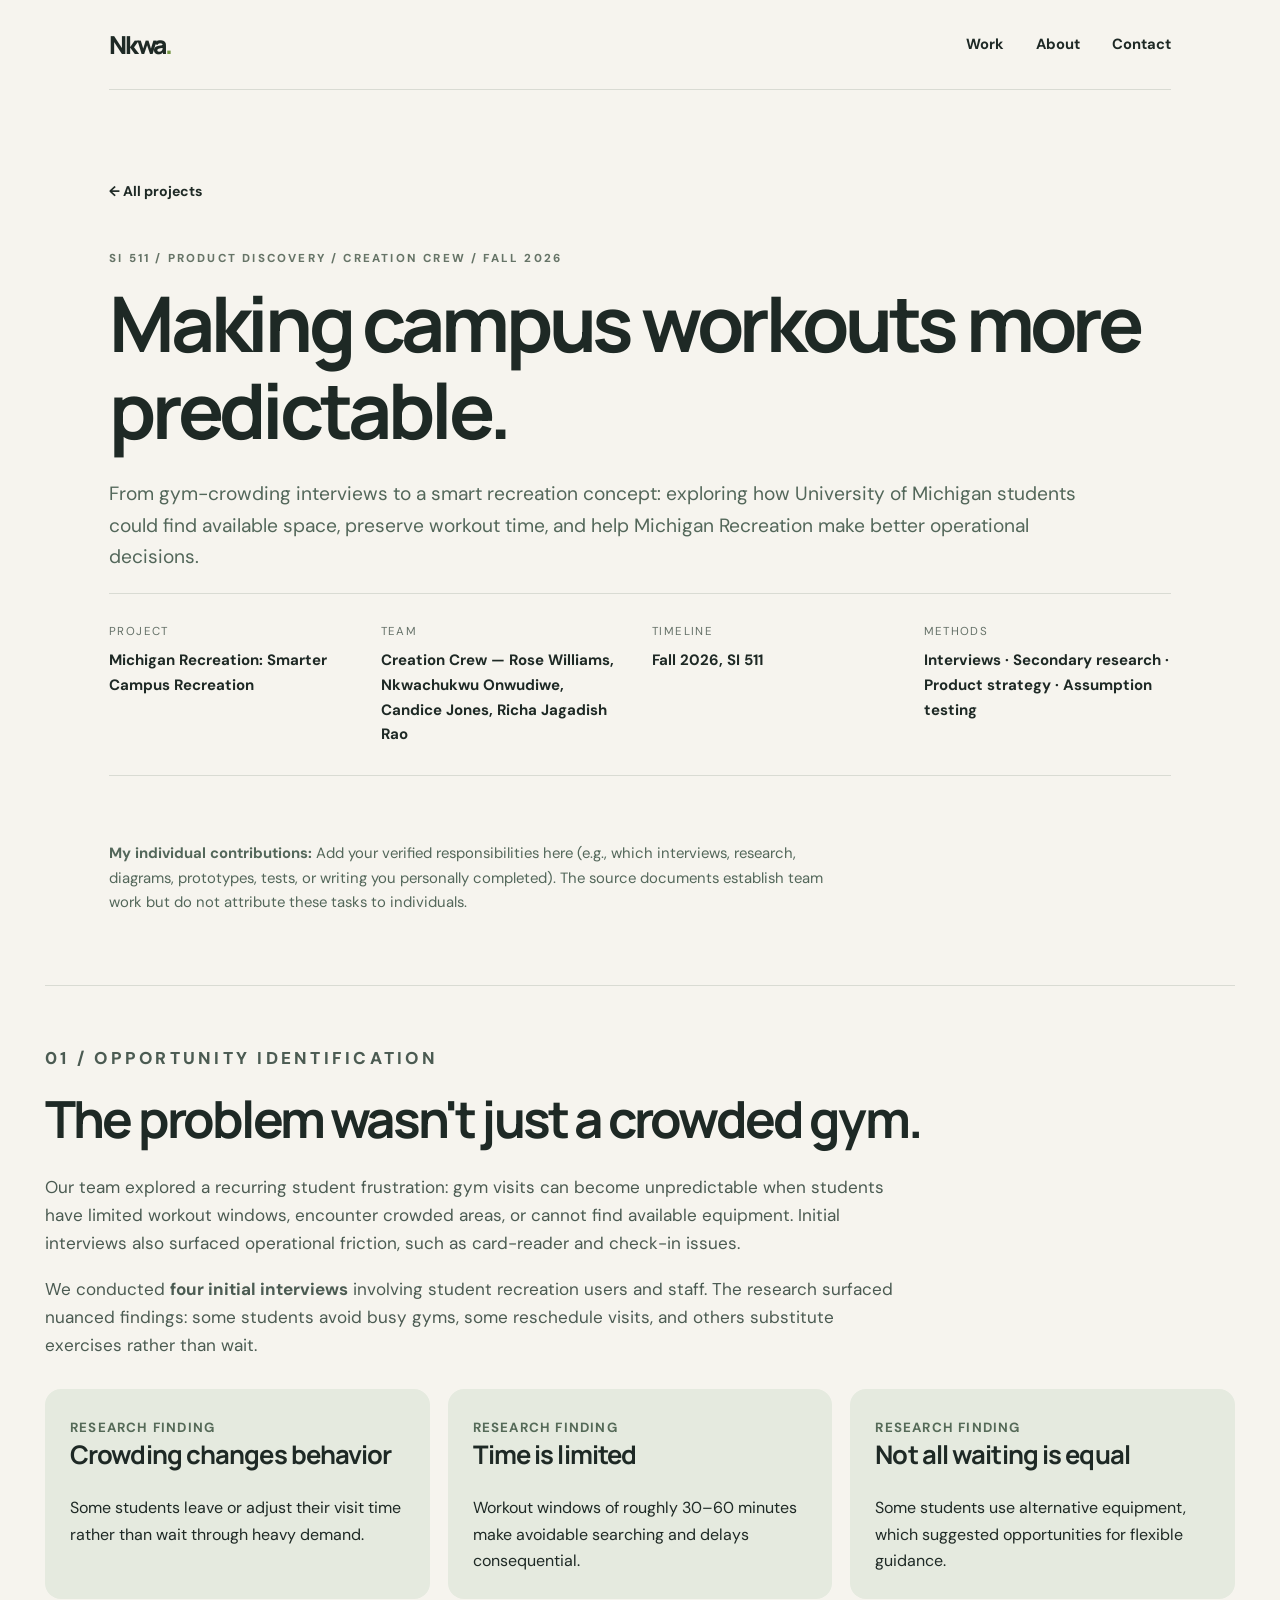
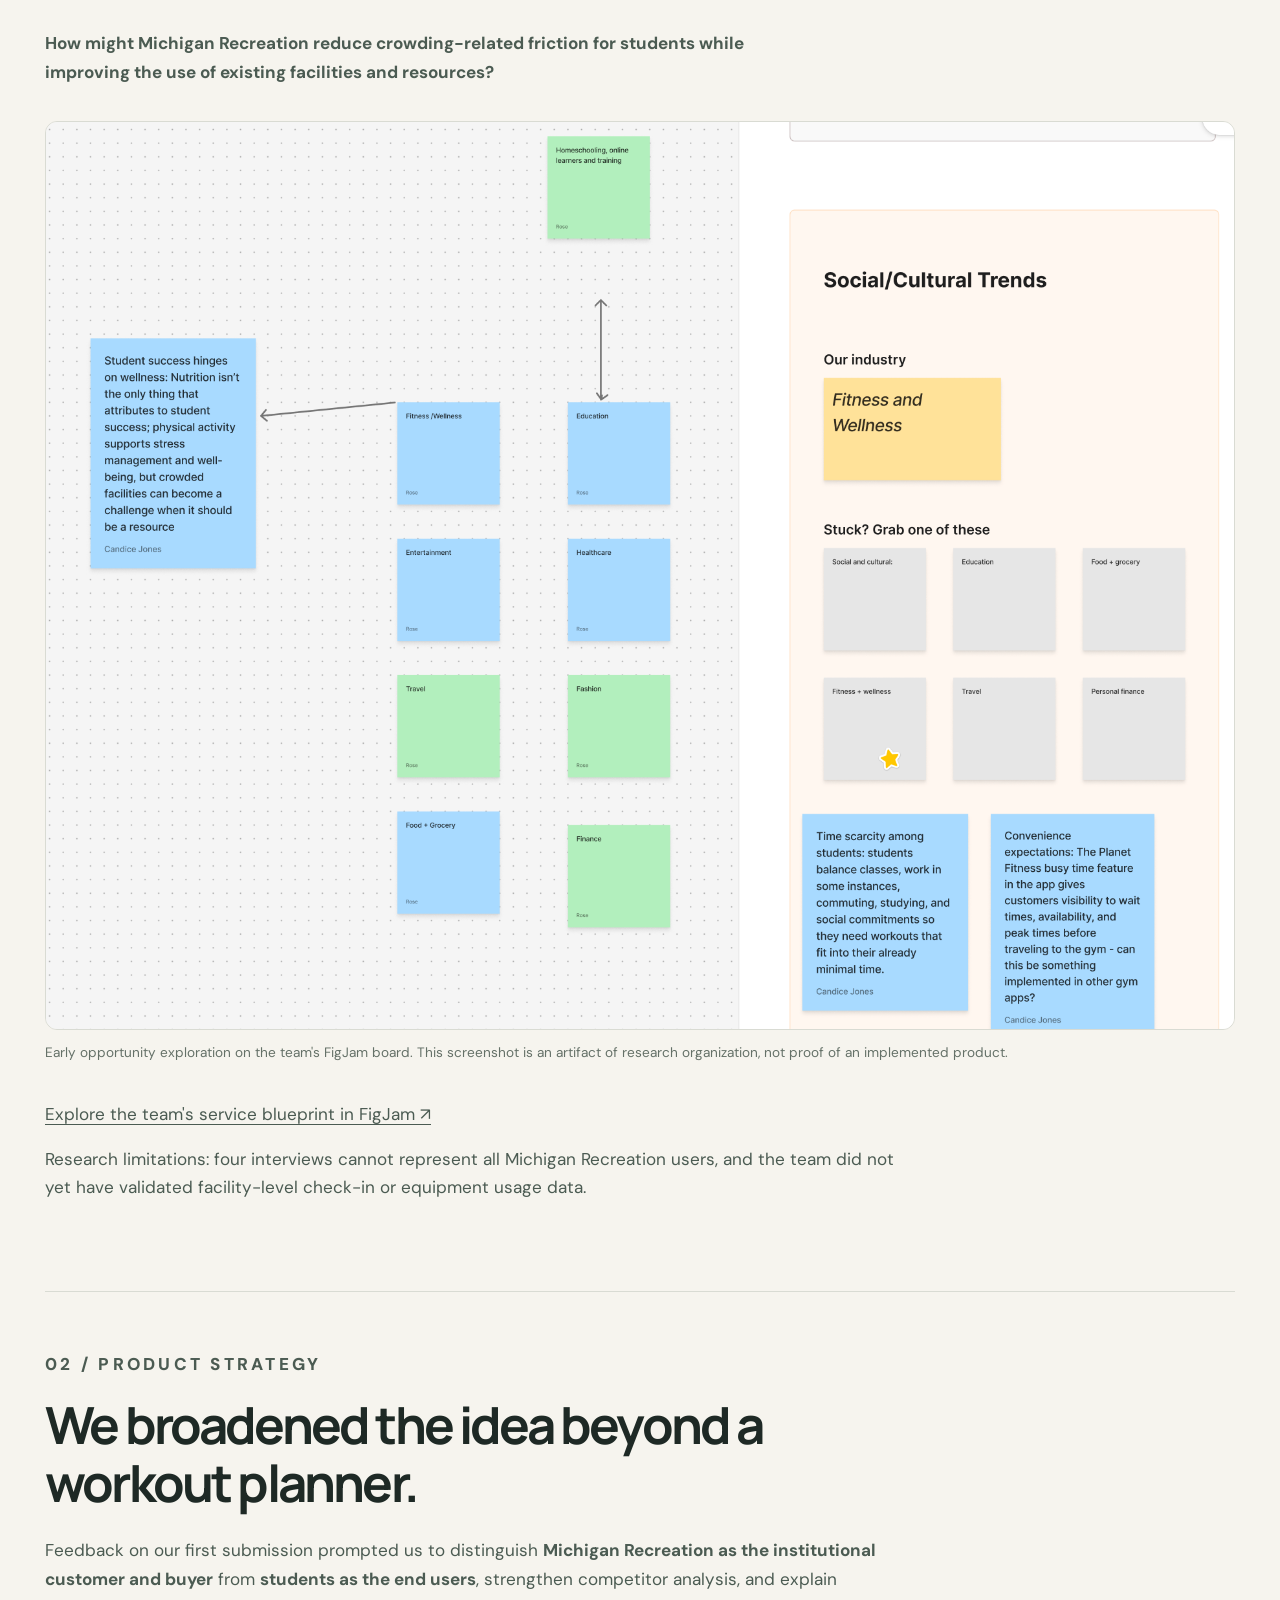
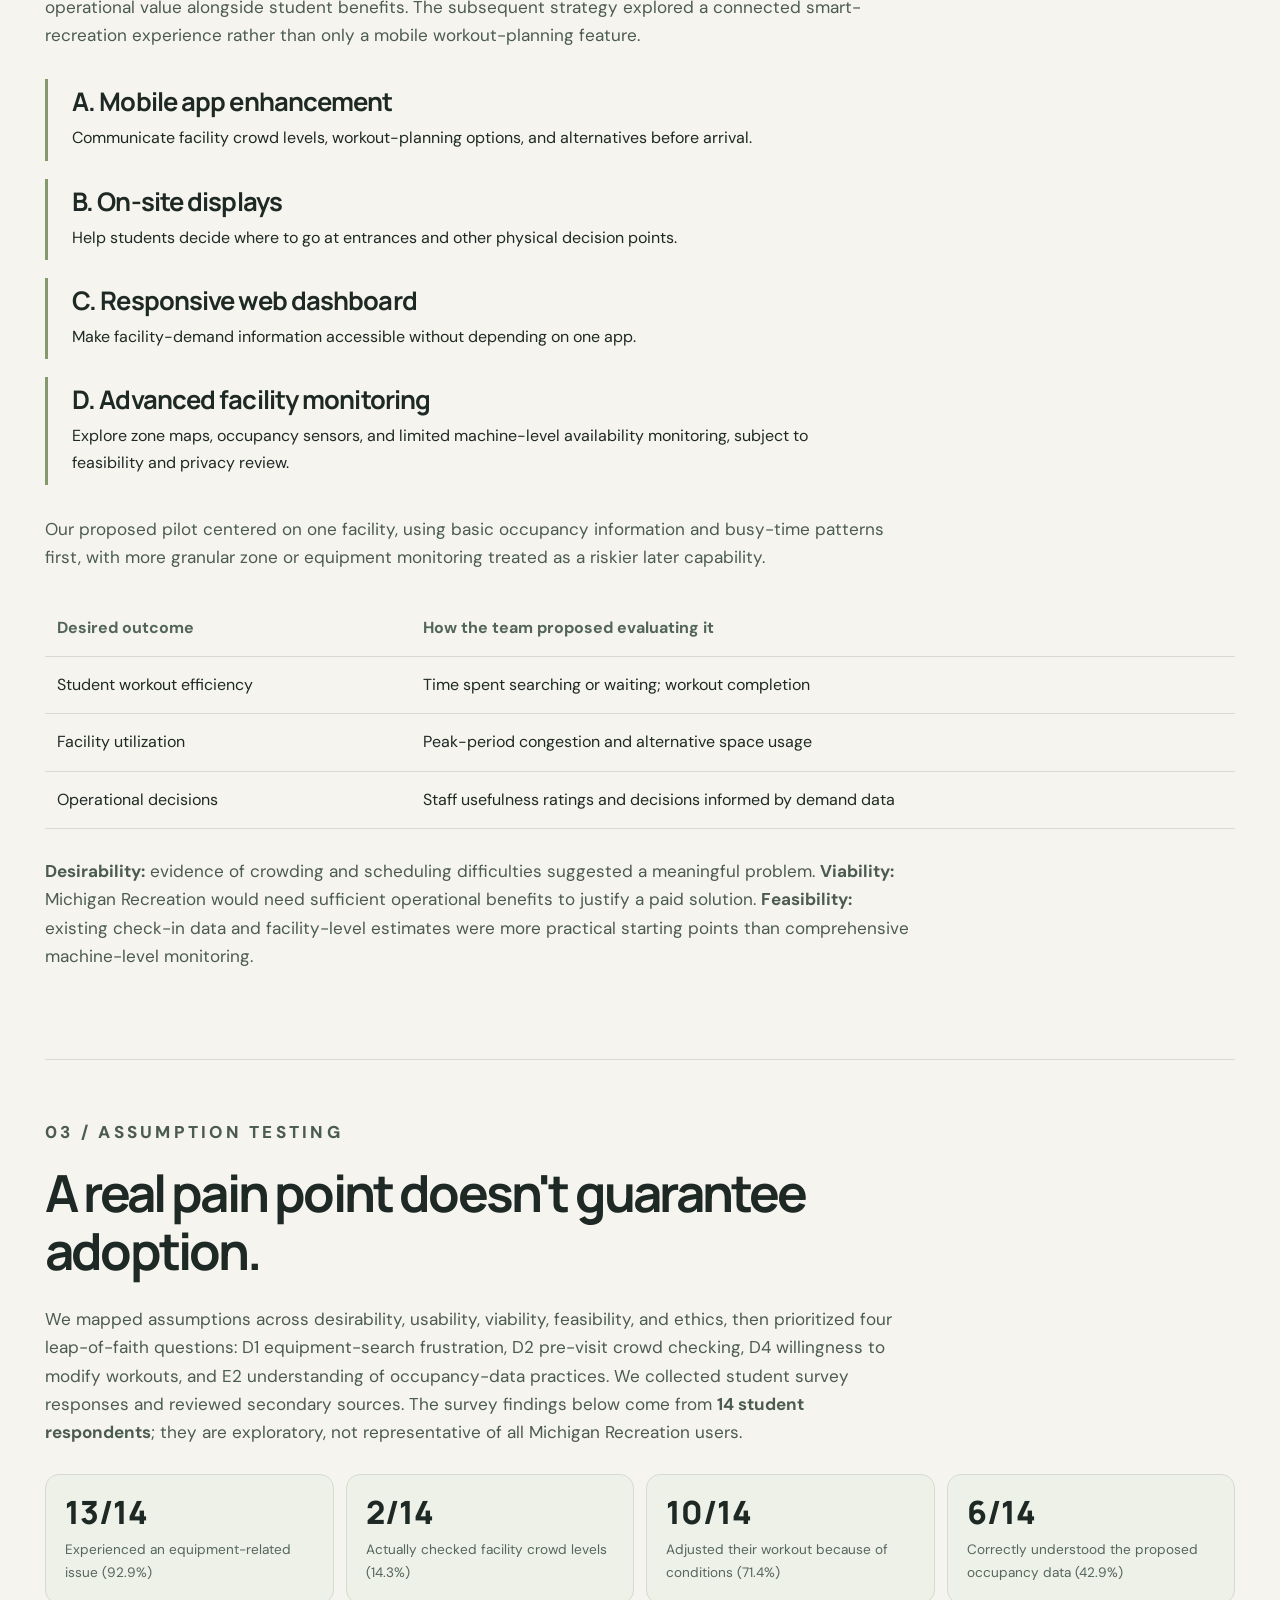
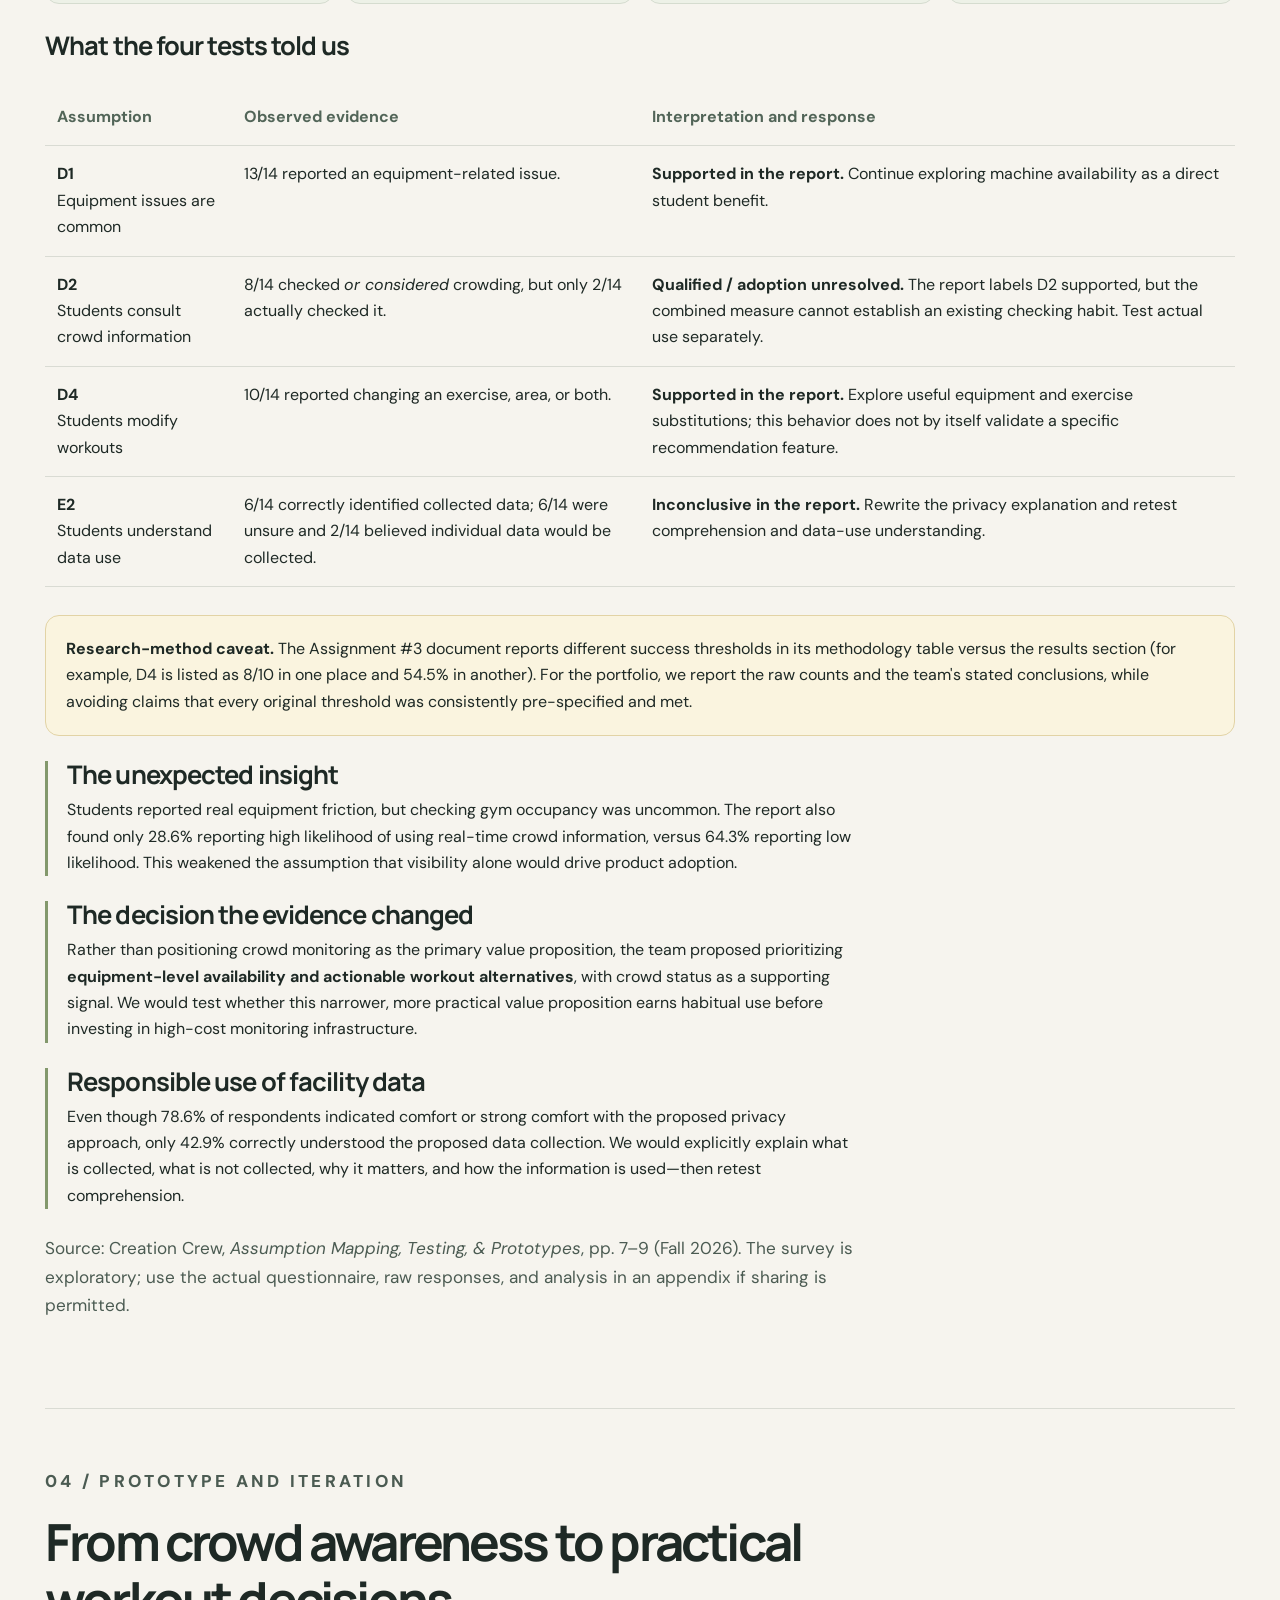
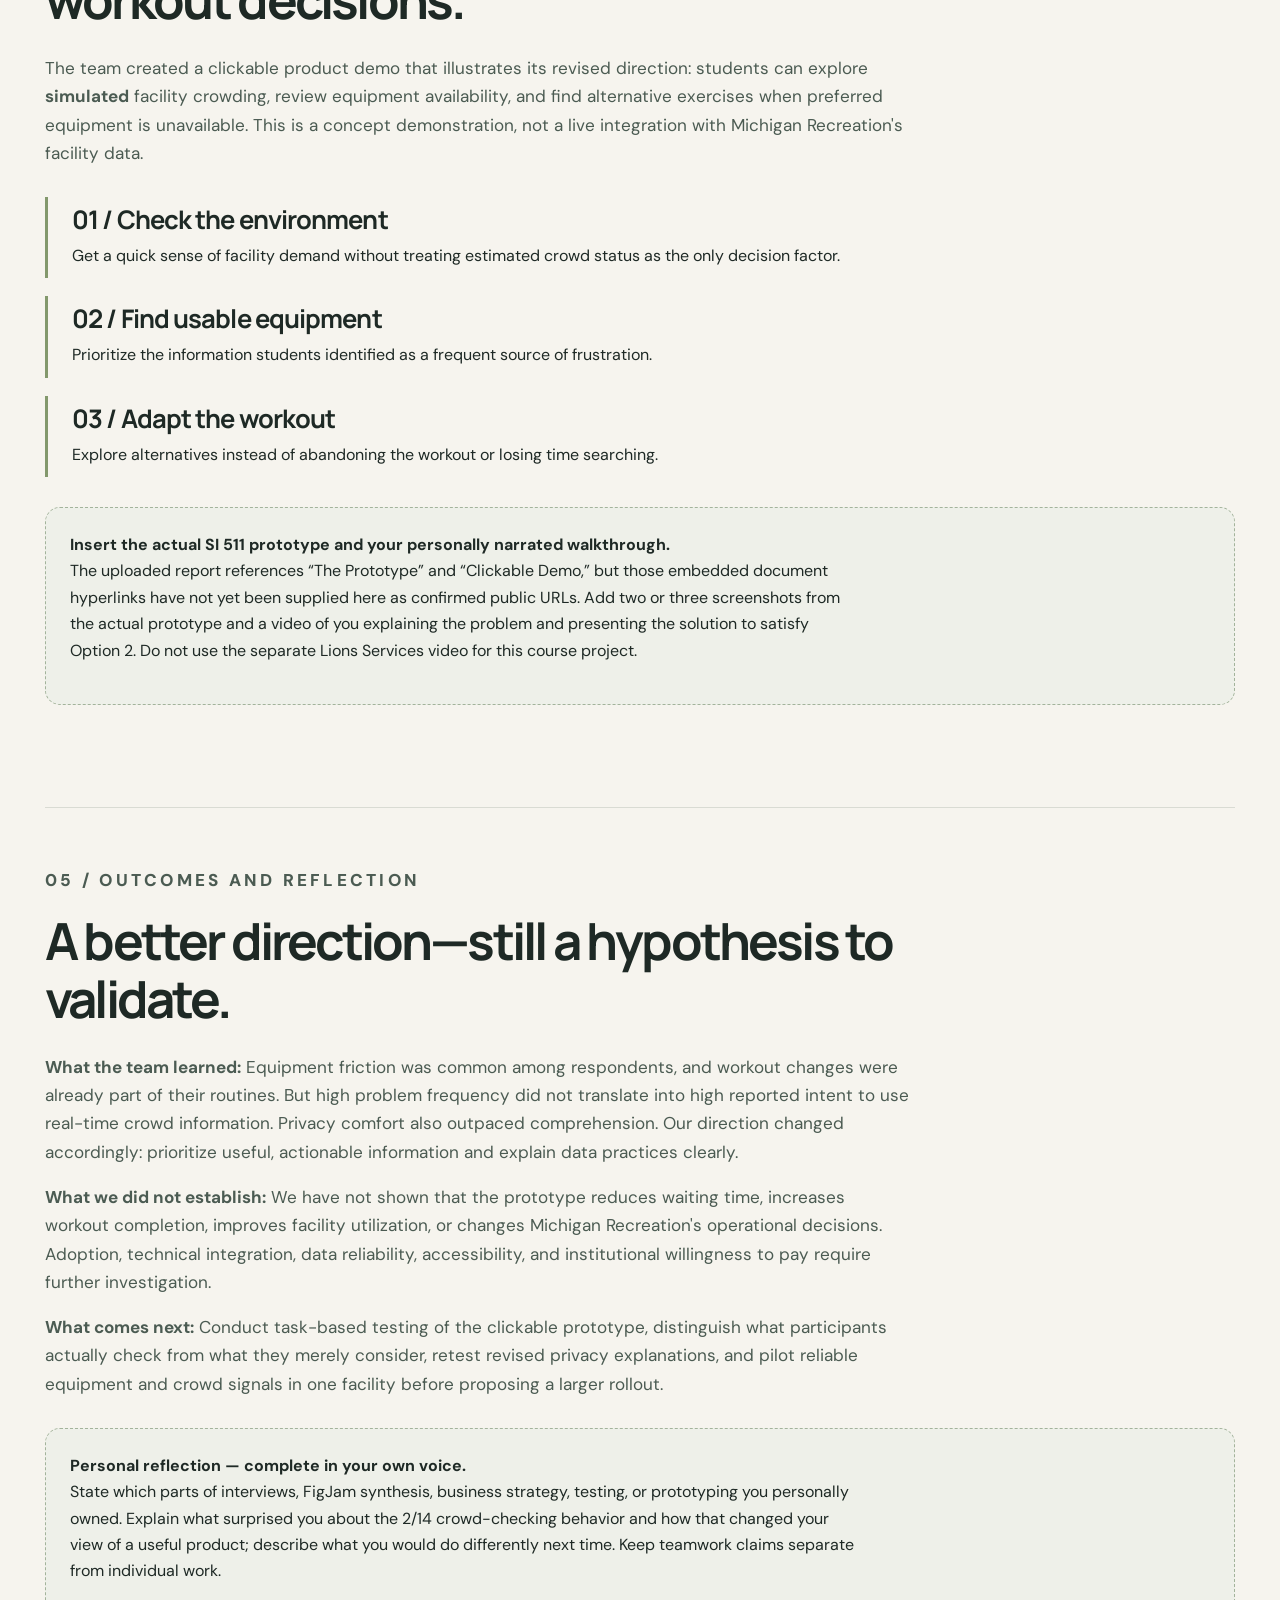
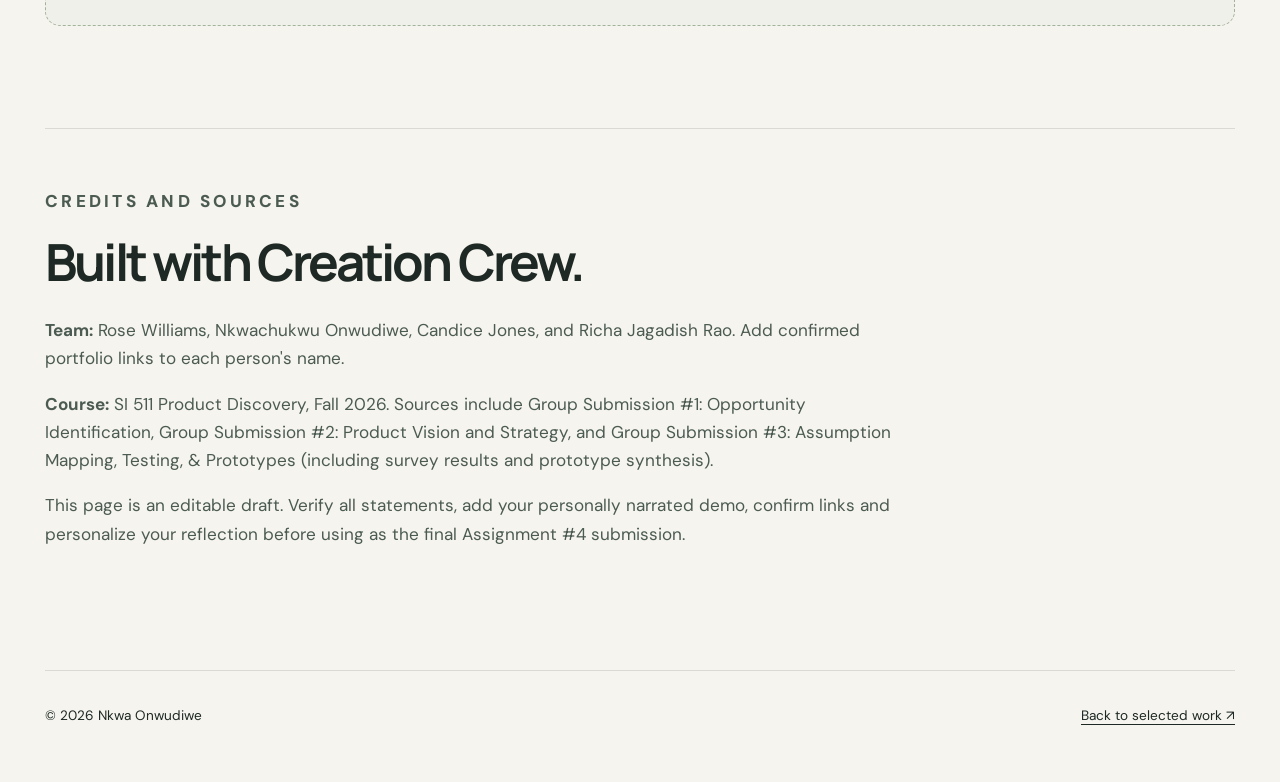
==== michigan-recreation.html @ 9f6b3cf9 "Add files via upload" ====
<!doctype html>
<html lang="en">
<head>
  <meta charset="utf-8">
  <meta name="viewport" content="width=device-width, initial-scale=1">
  <meta name="description" content="University of Michigan Recreation product discovery case study by Nkwa Onwudiwe and Creation Crew.">
  <title>Michigan Recreation · Product Discovery Case Study · Nkwa Onwudiwe</title>
  <link rel="stylesheet" href="../css/style.css">
  <style>
    .rec-lead{max-width:76ch;font-size:1.2rem;color:#53675a}.rec-cards{display:grid;grid-template-columns:repeat(3,minmax(0,1fr));gap:18px;margin:30px 0}.rec-card{background:#e5eadf;border-radius:16px;padding:25px}.rec-card p{margin-bottom:0}.rec-card small{font-weight:700;letter-spacing:.09em;text-transform:uppercase;color:#556a58}.rec-artifact{margin:35px 0}.rec-artifact img{width:100%;height:auto;border:1px solid #d9dbd3;border-radius:12px}.rec-artifact figcaption{margin-top:12px;font-size:.85rem;color:#657168}.rec-table{width:100%;border-collapse:collapse;margin:28px 0}.rec-table th,.rec-table td{padding:15px 12px;border-bottom:1px solid #d9dbd3;text-align:left;vertical-align:top}.rec-table th{color:#526558}.rec-steps{display:grid;gap:18px;margin:30px 0}.rec-step{border-left:3px solid #83986c;padding:9px 0 9px 24px}.rec-step h3{margin:0 0 8px}.rec-step p{margin:0}.rec-pending{border:1px dashed #a3b39b;background:#eef0e9;padding:24px;border-radius:15px;margin:30px 0}.rec-links{display:flex;flex-wrap:wrap;gap:18px;margin:24px 0}.rec-note{color:#53675a;font-size:.93rem}.rec-highlight{font-size:1.3rem;font-weight:700;max-width:65ch} .rec-metrics{display:grid;grid-template-columns:repeat(4,minmax(0,1fr));gap:12px;margin:28px 0}.rec-metric{border:1px solid #d5dccf;background:#edf1e7;border-radius:14px;padding:19px}.rec-metric strong{display:block;font:800 clamp(1.6rem,2.5vw,2.7rem) Manrope,sans-serif;line-height:1.15}.rec-metric small{display:block;font-size:.85rem;color:#57665b;margin-top:8px}.rec-evidence{border-left:3px solid #83986c;padding-left:19px;margin:25px 0}.rec-evidence h3{margin-bottom:7px}.rec-alert{border:1px solid #e2d3a5;background:#faf4df;border-radius:14px;padding:20px;margin:25px 0}@media(max-width:760px){.rec-metrics{grid-template-columns:repeat(2,minmax(0,1fr))}.rec-cards{grid-template-columns:1fr}.rec-table{display:block;overflow-x:auto}}
  </style>
</head>
<body>
<a class="skip" href="#main">Skip to main content</a>
<header class="wrap"><nav class="nav" aria-label="Main navigation"><a class="logo" href="../index.html">Nkwa<span>.</span></a><div class="links"><a href="../index.html#work">Work</a><a href="../about.html">About</a><a href="../index.html#contact">Contact</a></div></nav></header>
<main id="main">
<section class="wrap page-hero">
<a class="back" href="../index.html#work">← All projects</a>
<p class="eyebrow" style="margin-top:45px">SI 511 / Product Discovery / Creation Crew / Fall 2026</p>
<h1>Making campus workouts more predictable.</h1>
<p class="rec-lead">From gym-crowding interviews to a smart recreation concept: exploring how University of Michigan students could find available space, preserve workout time, and help Michigan Recreation make better operational decisions.</p>
<div class="case-meta">
<div><span>Project</span><strong>Michigan Recreation: Smarter Campus Recreation</strong></div>
<div><span>Team</span><strong>Creation Crew — Rose Williams, Nkwachukwu Onwudiwe, Candice Jones, Richa Jagadish Rao</strong></div>
<div><span>Timeline</span><strong>Fall 2026, SI 511</strong></div>
<div><span>Methods</span><strong>Interviews · Secondary research · Product strategy · Assumption testing</strong></div>
</div>
<p class="rec-note"><strong>My individual contributions:</strong> Add your verified responsibilities here (e.g., which interviews, research, diagrams, prototypes, tests, or writing you personally completed). The source documents establish team work but do not attribute these tasks to individuals.</p>
</section>
<section class="wrap case-section">
<p class="eyebrow">01 / Opportunity identification</p><h2>The problem wasn't just a crowded gym.</h2>
<p>Our team explored a recurring student frustration: gym visits can become unpredictable when students have limited workout windows, encounter crowded areas, or cannot find available equipment. Initial interviews also surfaced operational friction, such as card-reader and check-in issues.</p>
<p>We conducted <strong>four initial interviews</strong> involving student recreation users and staff. The research surfaced nuanced findings: some students avoid busy gyms, some reschedule visits, and others substitute exercises rather than wait.</p>
<div class="rec-cards">
<div class="rec-card"><small>Research finding</small><h3>Crowding changes behavior</h3><p>Some students leave or adjust their visit time rather than wait through heavy demand.</p></div>
<div class="rec-card"><small>Research finding</small><h3>Time is limited</h3><p>Workout windows of roughly 30–60 minutes make avoidable searching and delays consequential.</p></div>
<div class="rec-card"><small>Research finding</small><h3>Not all waiting is equal</h3><p>Some students use alternative equipment, which suggested opportunities for flexible guidance.</p></div>
</div>
<p class="rec-highlight">How might Michigan Recreation reduce crowding-related friction for students while improving the use of existing facilities and resources?</p>
<figure class="rec-artifact"><img src="../assets/recreation/figjam-opportunity.png" alt="Creation Crew FigJam board showing social and cultural trend sticky notes for fitness, wellness, education, and time scarcity, with a selected fitness and wellness opportunity" loading="lazy"><figcaption>Early opportunity exploration on the team's FigJam board. This screenshot is an artifact of research organization, not proof of an implemented product.</figcaption></figure>
<p><a href="https://www.figma.com/board/kVVASpC7KqgLOuMQEsXW90/Creation-Crew--Service-Blueprint" target="_blank" rel="noopener noreferrer">Explore the team's service blueprint in FigJam ↗</a></p>
<p class="rec-note">Research limitations: four interviews cannot represent all Michigan Recreation users, and the team did not yet have validated facility-level check-in or equipment usage data.</p>
</section>
<section class="wrap case-section">
<p class="eyebrow">02 / Product strategy</p><h2>We broadened the idea beyond a workout planner.</h2>
<p>Feedback on our first submission prompted us to distinguish <strong>Michigan Recreation as the institutional customer and buyer</strong> from <strong>students as the end users</strong>, strengthen competitor analysis, and explain operational value alongside student benefits. The subsequent strategy explored a connected smart-recreation experience rather than only a mobile workout-planning feature.</p>
<div class="rec-steps">
<div class="rec-step"><h3>A. Mobile app enhancement</h3><p>Communicate facility crowd levels, workout-planning options, and alternatives before arrival.</p></div>
<div class="rec-step"><h3>B. On-site displays</h3><p>Help students decide where to go at entrances and other physical decision points.</p></div>
<div class="rec-step"><h3>C. Responsive web dashboard</h3><p>Make facility-demand information accessible without depending on one app.</p></div>
<div class="rec-step"><h3>D. Advanced facility monitoring</h3><p>Explore zone maps, occupancy sensors, and limited machine-level availability monitoring, subject to feasibility and privacy review.</p></div>
</div>
<p>Our proposed pilot centered on one facility, using basic occupancy information and busy-time patterns first, with more granular zone or equipment monitoring treated as a riskier later capability.</p>
<table class="rec-table"><thead><tr><th>Desired outcome</th><th>How the team proposed evaluating it</th></tr></thead><tbody><tr><td>Student workout efficiency</td><td>Time spent searching or waiting; workout completion</td></tr><tr><td>Facility utilization</td><td>Peak-period congestion and alternative space usage</td></tr><tr><td>Operational decisions</td><td>Staff usefulness ratings and decisions informed by demand data</td></tr></tbody></table>
<p><strong>Desirability:</strong> evidence of crowding and scheduling difficulties suggested a meaningful problem. <strong>Viability:</strong> Michigan Recreation would need sufficient operational benefits to justify a paid solution. <strong>Feasibility:</strong> existing check-in data and facility-level estimates were more practical starting points than comprehensive machine-level monitoring.</p>
</section>
<section class="wrap case-section">
<p class="eyebrow">03 / Assumption testing</p><h2>A real pain point doesn't guarantee adoption.</h2>
<p>We mapped assumptions across desirability, usability, viability, feasibility, and ethics, then prioritized four leap-of-faith questions: D1 equipment-search frustration, D2 pre-visit crowd checking, D4 willingness to modify workouts, and E2 understanding of occupancy-data practices. We collected student survey responses and reviewed secondary sources. The survey findings below come from <strong>14 student respondents</strong>; they are exploratory, not representative of all Michigan Recreation users.</p>
<div class="rec-metrics" aria-label="Selected survey findings from 14 students">
<div class="rec-metric"><strong>13/14</strong><small>Experienced an equipment-related issue (92.9%)</small></div>
<div class="rec-metric"><strong>2/14</strong><small>Actually checked facility crowd levels (14.3%)</small></div>
<div class="rec-metric"><strong>10/14</strong><small>Adjusted their workout because of conditions (71.4%)</small></div>
<div class="rec-metric"><strong>6/14</strong><small>Correctly understood the proposed occupancy data (42.9%)</small></div>
</div>
<h3>What the four tests told us</h3>
<table class="rec-table"><thead><tr><th scope="col">Assumption</th><th scope="col">Observed evidence</th><th scope="col">Interpretation and response</th></tr></thead><tbody>
<tr><td><strong>D1</strong><br>Equipment issues are common</td><td>13/14 reported an equipment-related issue.</td><td><strong>Supported in the report.</strong> Continue exploring machine availability as a direct student benefit.</td></tr>
<tr><td><strong>D2</strong><br>Students consult crowd information</td><td>8/14 checked <em>or considered</em> crowding, but only 2/14 actually checked it.</td><td><strong>Qualified / adoption unresolved.</strong> The report labels D2 supported, but the combined measure cannot establish an existing checking habit. Test actual use separately.</td></tr>
<tr><td><strong>D4</strong><br>Students modify workouts</td><td>10/14 reported changing an exercise, area, or both.</td><td><strong>Supported in the report.</strong> Explore useful equipment and exercise substitutions; this behavior does not by itself validate a specific recommendation feature.</td></tr>
<tr><td><strong>E2</strong><br>Students understand data use</td><td>6/14 correctly identified collected data; 6/14 were unsure and 2/14 believed individual data would be collected.</td><td><strong>Inconclusive in the report.</strong> Rewrite the privacy explanation and retest comprehension and data-use understanding.</td></tr>
</tbody></table>
<div class="rec-alert"><strong>Research-method caveat.</strong> The Assignment #3 document reports different success thresholds in its methodology table versus the results section (for example, D4 is listed as 8/10 in one place and 54.5% in another). For the portfolio, we report the raw counts and the team's stated conclusions, while avoiding claims that every original threshold was consistently pre-specified and met.</div>
<div class="rec-evidence"><h3>The unexpected insight</h3><p>Students reported real equipment friction, but checking gym occupancy was uncommon. The report also found only 28.6% reporting high likelihood of using real-time crowd information, versus 64.3% reporting low likelihood. This weakened the assumption that visibility alone would drive product adoption.</p></div>
<div class="rec-evidence"><h3>The decision the evidence changed</h3><p>Rather than positioning crowd monitoring as the primary value proposition, the team proposed prioritizing <strong>equipment-level availability and actionable workout alternatives</strong>, with crowd status as a supporting signal. We would test whether this narrower, more practical value proposition earns habitual use before investing in high-cost monitoring infrastructure.</p></div>
<div class="rec-evidence"><h3>Responsible use of facility data</h3><p>Even though 78.6% of respondents indicated comfort or strong comfort with the proposed privacy approach, only 42.9% correctly understood the proposed data collection. We would explicitly explain what is collected, what is not collected, why it matters, and how the information is used—then retest comprehension.</p></div>
<p class="rec-note">Source: Creation Crew, <em>Assumption Mapping, Testing, &amp; Prototypes</em>, pp. 7–9 (Fall 2026). The survey is exploratory; use the actual questionnaire, raw responses, and analysis in an appendix if sharing is permitted.</p>
</section>
<section class="wrap case-section">
<p class="eyebrow">04 / Prototype and iteration</p><h2>From crowd awareness to practical workout decisions.</h2>
<p>The team created a clickable product demo that illustrates its revised direction: students can explore <strong>simulated</strong> facility crowding, review equipment availability, and find alternative exercises when preferred equipment is unavailable. This is a concept demonstration, not a live integration with Michigan Recreation's facility data.</p>
<div class="rec-steps">
<div class="rec-step"><h3>01 / Check the environment</h3><p>Get a quick sense of facility demand without treating estimated crowd status as the only decision factor.</p></div>
<div class="rec-step"><h3>02 / Find usable equipment</h3><p>Prioritize the information students identified as a frequent source of frustration.</p></div>
<div class="rec-step"><h3>03 / Adapt the workout</h3><p>Explore alternatives instead of abandoning the workout or losing time searching.</p></div>
</div>
<div class="rec-pending"><strong>Insert the actual SI 511 prototype and your personally narrated walkthrough.</strong><p>The uploaded report references “The Prototype” and “Clickable Demo,” but those embedded document hyperlinks have not yet been supplied here as confirmed public URLs. Add two or three screenshots from the actual prototype and a video of you explaining the problem and presenting the solution to satisfy Option 2. Do not use the separate Lions Services video for this course project.</p></div>
</section>
<section class="wrap case-section">
<p class="eyebrow">05 / Outcomes and reflection</p><h2>A better direction—still a hypothesis to validate.</h2>
<p><strong>What the team learned:</strong> Equipment friction was common among respondents, and workout changes were already part of their routines. But high problem frequency did not translate into high reported intent to use real-time crowd information. Privacy comfort also outpaced comprehension. Our direction changed accordingly: prioritize useful, actionable information and explain data practices clearly.</p>
<p><strong>What we did not establish:</strong> We have not shown that the prototype reduces waiting time, increases workout completion, improves facility utilization, or changes Michigan Recreation's operational decisions. Adoption, technical integration, data reliability, accessibility, and institutional willingness to pay require further investigation.</p>
<p><strong>What comes next:</strong> Conduct task-based testing of the clickable prototype, distinguish what participants actually check from what they merely consider, retest revised privacy explanations, and pilot reliable equipment and crowd signals in one facility before proposing a larger rollout.</p>
<div class="rec-pending"><strong>Personal reflection — complete in your own voice.</strong><p>State which parts of interviews, FigJam synthesis, business strategy, testing, or prototyping you personally owned. Explain what surprised you about the 2/14 crowd-checking behavior and how that changed your view of a useful product; describe what you would do differently next time. Keep teamwork claims separate from individual work.</p></div>
</section>
<section class="wrap case-section credits">
<p class="eyebrow">Credits and sources</p><h2>Built with Creation Crew.</h2>
<p><strong>Team:</strong> Rose Williams, Nkwachukwu Onwudiwe, Candice Jones, and Richa Jagadish Rao. Add confirmed portfolio links to each person's name.</p>
<p><strong>Course:</strong> SI 511 Product Discovery, Fall 2026. Sources include Group Submission #1: Opportunity Identification, Group Submission #2: Product Vision and Strategy, and Group Submission #3: Assumption Mapping, Testing, &amp; Prototypes (including survey results and prototype synthesis).</p>
<p class="rec-note">This page is an editable draft. Verify all statements, add your personally narrated demo, confirm links and personalize your reflection before using as the final Assignment #4 submission.</p>
</section>
</main>
<footer class="wrap foot"><span>© 2026 Nkwa Onwudiwe</span><span><a href="../index.html#work">Back to selected work ↗</a></span></footer>
<script src="../js/main.js" defer></script>
</body></html>
---- css/style.css ----
@import url('https://fonts.googleapis.com/css2?family=DM+Sans:wght@400;500;600;700&family=Manrope:wght@400;500;600;700;800&display=swap');
:root{--paper:#f6f4ee;--ink:#1e2925;--sub:#657168;--line:#d9dbd3;--acid:#d6e565;--forest:#244b39;--white:#fff;--radius:19px}*{box-sizing:border-box}html{scroll-behavior:smooth}body{margin:0;background:var(--paper);color:var(--ink);font-family:'DM Sans',sans-serif;line-height:1.65}a{color:inherit}a:focus-visible,button:focus-visible{outline:3px solid #759b50;outline-offset:4px}img{max-width:100%;display:block}h1,h2,h3,h4,p{margin-top:0}h1,h2,h3{font-family:Manrope,sans-serif;letter-spacing:-.055em;line-height:1.13}h1{font-size:clamp(3.1rem,8vw,7.7rem);font-weight:700}h2{font-size:clamp(2.1rem,4vw,4.1rem)}h3{font-size:clamp(1.25rem,2vw,1.7rem);letter-spacing:-.035em}p{max-width:72ch}a{text-decoration-thickness:1px;text-underline-offset:4px}.wrap{max-width:1190px;margin:auto;padding-left:clamp(22px,5vw,70px);padding-right:clamp(22px,5vw,70px)}.nav{height:90px;display:flex;align-items:center;justify-content:space-between;gap:20px;border-bottom:1px solid var(--line)}.logo{font:800 1.55rem Manrope,sans-serif;letter-spacing:-.09em;text-decoration:none}.logo span{color:#759746}.links{display:flex;gap:clamp(15px,2.5vw,33px);align-items:center}.links a{text-decoration:none;font-size:.92rem;font-weight:700}.links a:hover,.links a[aria-current=page]{text-decoration:underline;text-underline-offset:8px}.eyebrow{font-size:.72rem;text-transform:uppercase;letter-spacing:.19em;font-weight:800;color:#667467}.hero{padding-top:95px;padding-bottom:88px}.hero h1{max-width:1000px;margin:16px 0 24px}.hero .accent{font-style:italic;font-weight:500;font-family:Georgia,serif;color:#7b8d64}.lead{font-size:clamp(1.05rem,1.8vw,1.4rem);color:#58695f;max-width:690px;line-height:1.65}.hero-bottom{display:flex;justify-content:space-between;align-items:center;margin-top:40px;gap:25px}.pill-link{display:inline-flex;gap:22px;align-items:center;background:var(--ink);color:white;border-radius:100px;padding:14px 22px;text-decoration:none;font-weight:700;font-size:.89rem}.pill-link:hover{background:var(--forest)}.smallnote{font-size:.78rem;color:var(--sub)}.section-head{display:flex;align-items:baseline;justify-content:space-between;gap:16px;border-top:1px solid var(--ink);padding-top:17px;margin-bottom:27px}.section-head h2{font-size:1.55rem;letter-spacing:-.04em;margin:0}.project-list{padding-bottom:100px}.featured{display:grid;grid-template-columns:1.08fr .92fr;min-height:390px;border-radius:var(--radius);background:#e5ead7;overflow:hidden;text-decoration:none;transition:transform .2s}.featured:hover,.tile:hover{transform:translateY(-4px)}.feat-visual{position:relative;min-height:390px;background:#202a28;display:flex;align-items:center;padding:34px}.feat-visual img{width:100%;box-shadow:0 16px 40px #0006;border:7px solid #f8f7f3;border-radius:12px}.feat-copy{padding:clamp(28px,5vw,56px);display:flex;flex-direction:column;justify-content:center}.meta{font-size:.74rem;font-weight:800;letter-spacing:.12em;text-transform:uppercase;color:#5d735d}.feat-copy h3{font-size:clamp(2rem,3.3vw,3.7rem);margin:18px 0}.arrow{font-size:1.6rem}.tiles{display:grid;grid-template-columns:1fr 1fr;gap:22px;margin-top:22px}.tile{border:1px solid var(--line);border-radius:var(--radius);overflow:hidden;text-decoration:none;transition:transform .2s;background:#fff}.tile-art{height:245px;display:flex;align-items:center;justify-content:center;position:relative;overflow:hidden}.tile-art.recycling{background:#d6e1d6}.fake-phone{width:140px;height:240px;background:#f5f9f3;border:9px solid #29382f;border-radius:25px;transform:rotate(-10deg) translateY(45px);padding:18px 12px;box-shadow:20px 18px 28px #3a524440}.fake-phone .circle{width:45px;height:45px;border-radius:100%;background:#a9cd9d;margin:25px auto 15px}.fake-phone .line{height:9px;border-radius:10px;background:#c6d5c2;margin:9px}.tile-art.dublin{background:#e4d9c8}.travel{font:italic 4rem Georgia,serif;color:#534e42;transform:rotate(-8deg);text-align:center}.tile-body{padding:24px 27px 28px}.tile-body h3{margin:7px 0}.foot{border-top:1px solid var(--line);padding:34px 0 55px;display:flex;justify-content:space-between;gap:20px;font-size:.85rem}.foot a{margin-left:18px}.page-hero{padding-top:88px;padding-bottom:55px}.page-hero h1{font-size:clamp(2.8rem,6vw,6rem);margin:12px 0 24px}.case-lead{max-width:850px;font-size:clamp(1.06rem,1.8vw,1.4rem);color:#52685a}.case-meta{display:grid;grid-template-columns:repeat(4,1fr);gap:24px;padding:28px 0;border-top:1px solid var(--line);border-bottom:1px solid var(--line);margin:20px 0 65px}.case-meta strong{display:block;font-size:.94rem}.case-meta span{display:block;font-size:.72rem;color:var(--sub);text-transform:uppercase;letter-spacing:.12em;margin-bottom:7px}.case-hero-art{background:#262e2c;border-radius:20px;padding:clamp(25px,7vw,75px);margin-bottom:85px;display:grid;grid-template-columns:1fr 1fr;gap:20px;align-items:center}.case-hero-art img{width:100%;border-radius:9px;border:5px solid white;box-shadow:0 18px 35px #0005}.case-hero-art img:nth-child(2){transform:translateY(35px)}.case-section{padding:58px 0 72px;border-top:1px solid var(--line)}.case-section>.eyebrow{margin-bottom:18px}.case-section h2{max-width:900px;margin:0 0 25px}.case-section>p{font-size:1.07rem;color:#4b5b52}.split{display:grid;grid-template-columns:1fr 1.1fr;gap:clamp(30px,6vw,90px);align-items:center;margin:50px 0}.split.reverse{grid-template-columns:1.1fr 1fr}.slide{width:100%;border-radius:12px;box-shadow:0 15px 50px #1f30261b;border:1px solid #e2e3dd}.figure{margin:0}.figure figcaption{font-size:.77rem;color:var(--sub);margin-top:12px}.stat{font:700 clamp(2.4rem,5vw,4.8rem) Manrope,sans-serif;letter-spacing:-.06em;line-height:1;color:#315a40;margin-bottom:12px}.pullquote{font:500 clamp(1.4rem,2.5vw,2.35rem) Manrope,sans-serif;letter-spacing:-.045em;line-height:1.35;max-width:900px;padding:42px 0;color:#264635}.decision{border-top:1px solid var(--line);padding:24px 0;display:grid;grid-template-columns:80px 1fr 2fr;gap:23px}.decision h3{font-size:1.25rem;margin:0}.decision p{margin:0;color:#58675d}.gallery{display:grid;grid-template-columns:1fr 1fr;gap:25px;margin-top:43px}.gallery figure{margin:0}.gallery img{width:100%;border-radius:12px;aspect-ratio: 16/10;object-fit:cover;border:1px solid #d0d5cd}.gallery figcaption{font-size:.8rem;color:#5e6e63;margin-top:10px}.outcomes{display:grid;grid-template-columns:1fr 1fr;gap:18px;margin-top:30px}.outcome{background:#e7ebde;padding:28px;border-radius:14px}.outcome span{display:block;font-weight:800;font-size:.72rem;text-transform:uppercase;letter-spacing:.1em;color:#627762;margin-bottom:12px}.outcome p{margin:0}.reflection{background:#254536;color:#fff;border-radius:20px;padding:clamp(27px,5vw,60px);margin:35px 0}.reflection h3{font-size:2rem}.reflection p{color:#e0e9dc}.credits{padding-bottom:105px}.muted{color:var(--sub)}.back{font-size:.88rem;font-weight:700;text-decoration:none}.placeholder{border:1px dashed #a9b5a7;padding:24px;border-radius:12px;background:#eff2e9;color:#536252}.about-grid{display:grid;grid-template-columns:1.2fr .8fr;gap:70px;padding-bottom:100px}.about-card{border-radius:17px;background:#e4e9dd;padding:36px}.about-card p{margin-bottom:0}.skip{position:absolute;left:-1000px;top:10px;background:white;padding:10px}.skip:focus{left:10px;z-index:10}@media(max-width:760px){.nav{height:74px}.links{gap:13px}.links a{font-size:.79rem}.hero{padding-top:65px;padding-bottom:65px}.hero-bottom{align-items:start;flex-direction:column}.featured,.tiles,.split,.split.reverse,.about-grid,.case-hero-art,.gallery,.outcomes{grid-template-columns:1fr}.feat-visual{min-height:265px}.case-hero-art img:nth-child(2){transform:none}.case-meta{grid-template-columns:repeat(2,1fr)}.decision{grid-template-columns:42px 1fr;gap:12px}.decision p{grid-column:2}.foot{flex-direction:column}.foot a:first-child{margin-left:0}.tile-art{height:180px}}@media(prefers-reduced-motion:reduce){html{scroll-behavior:auto}*,*:before,*:after{transition:none!important}}

.video-container {
  width: 100%;
  aspect-ratio: 16 / 9;
  overflow: hidden;
  border-radius: 16px;
  background: #1d2924;
}

.video-container iframe {
  display: block;
  width: 100%;
  height: 100%;
  border: 0;
}

.demo-section {
  margin-block: 4rem;
}
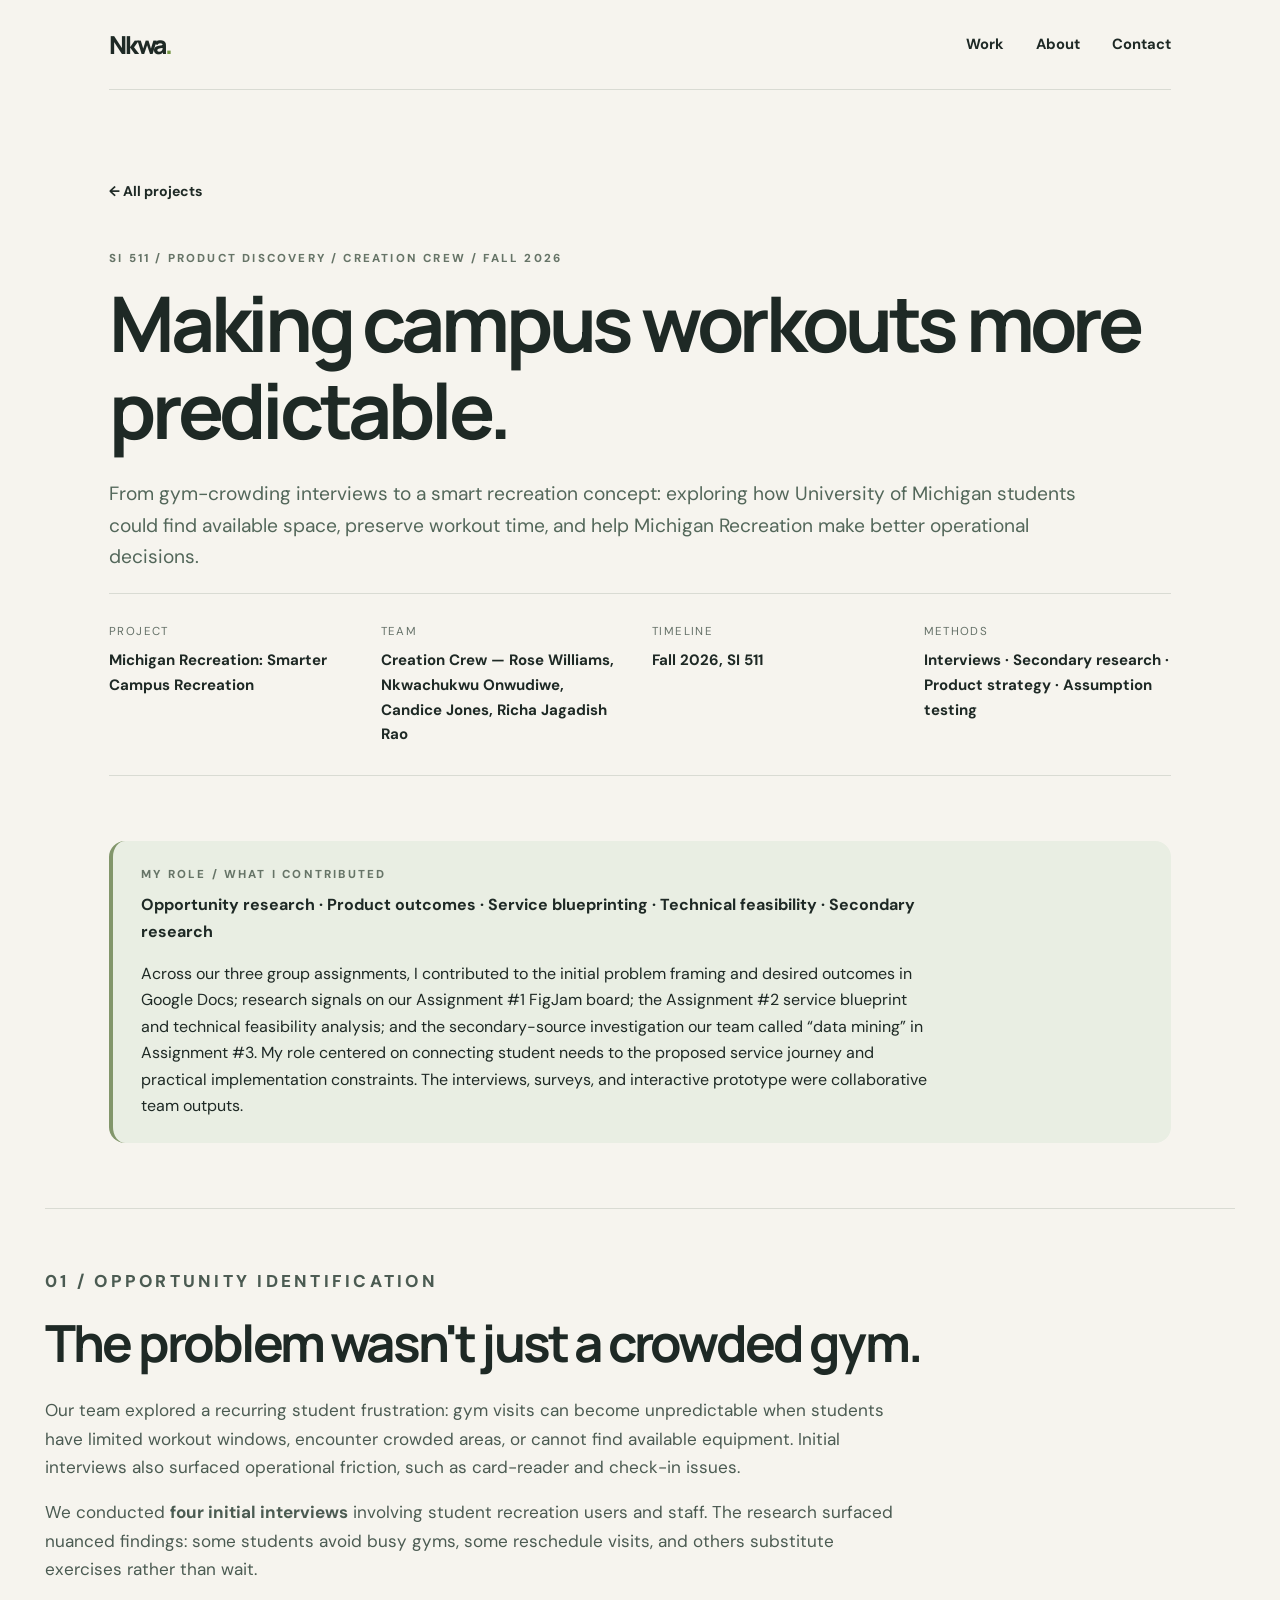
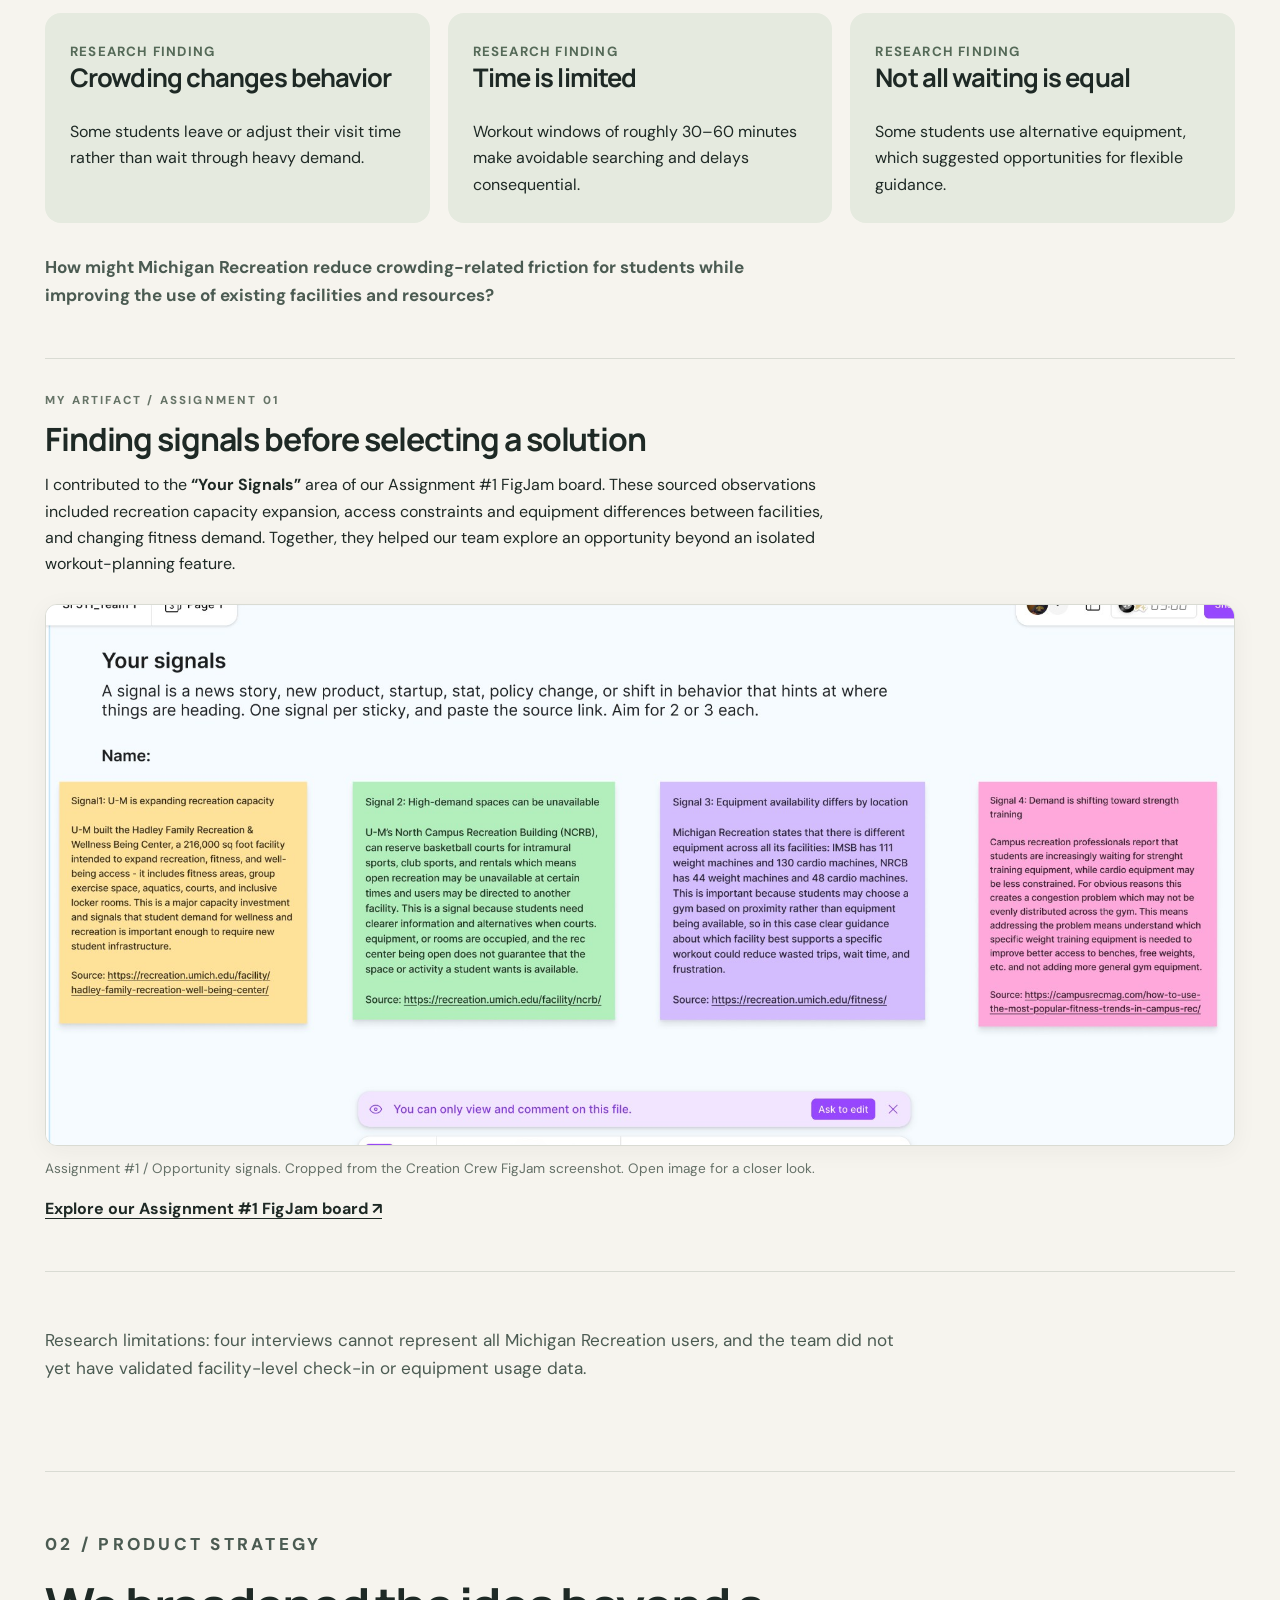
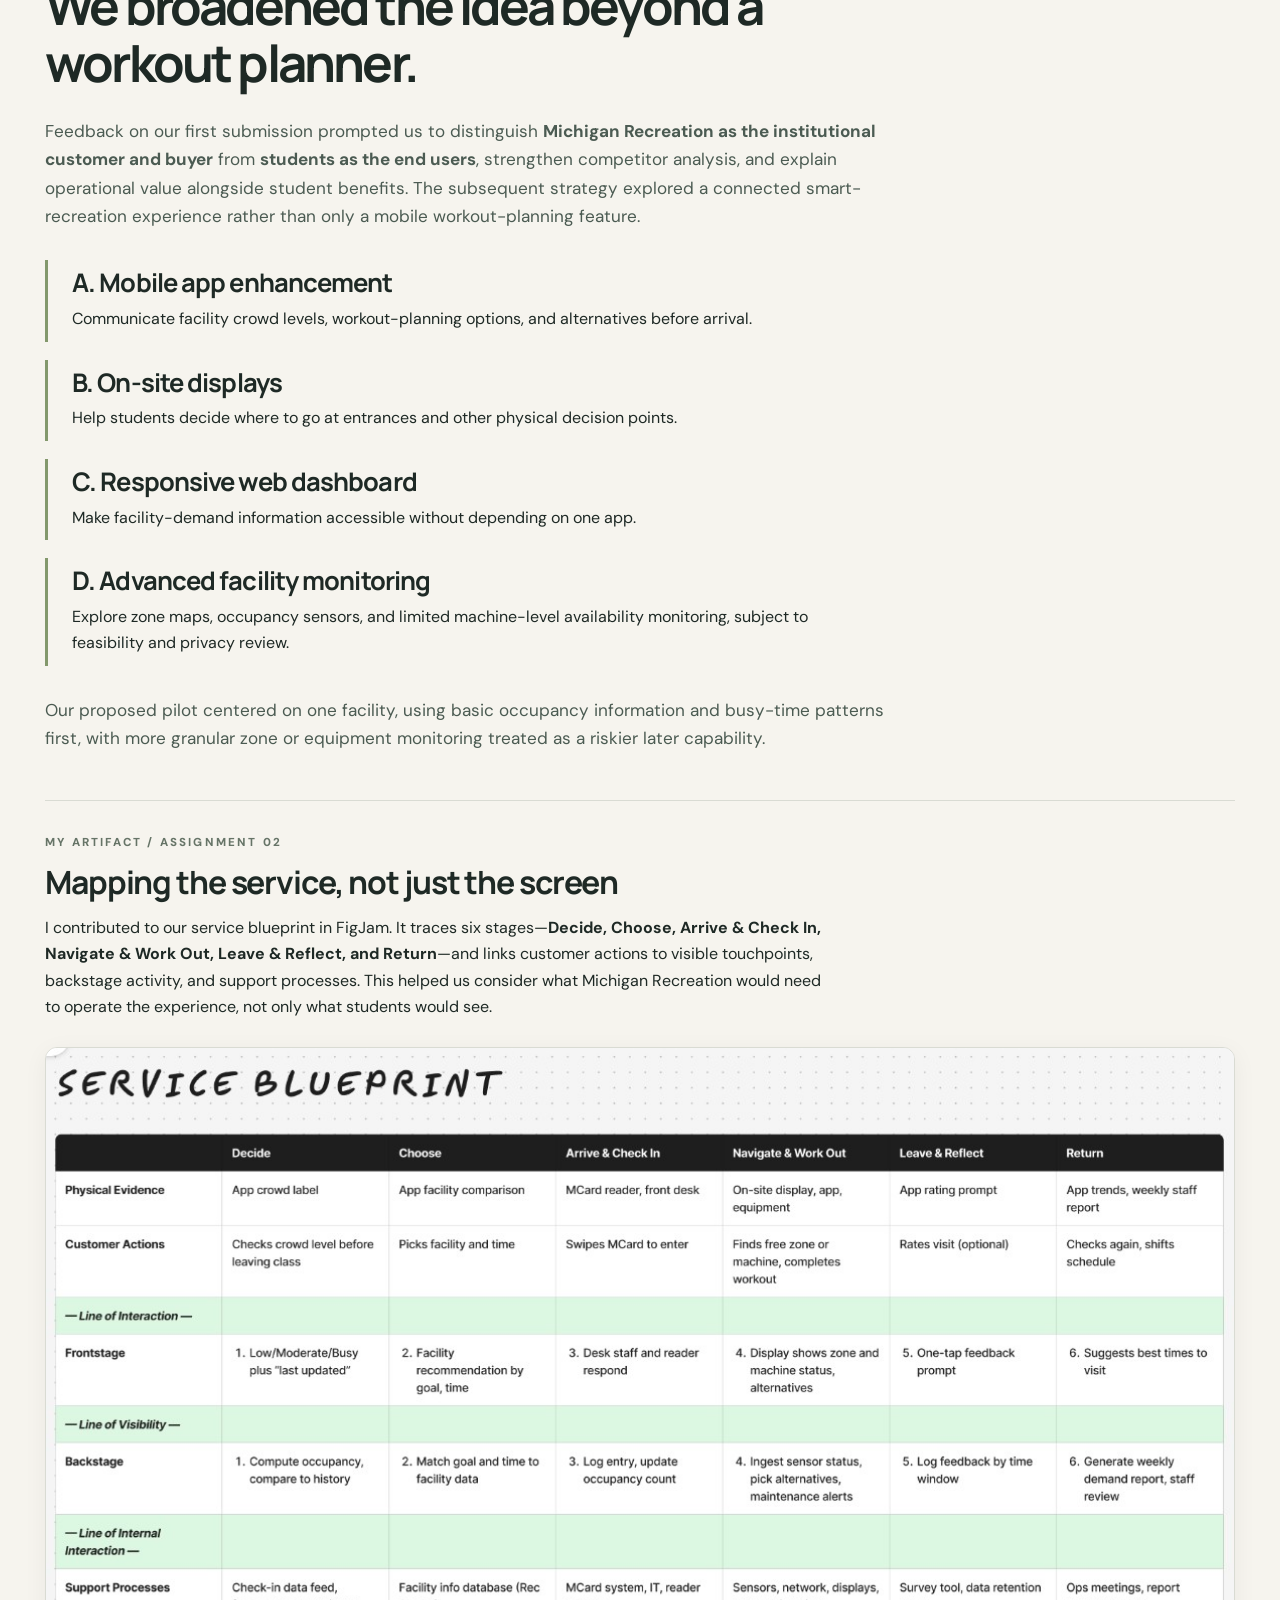
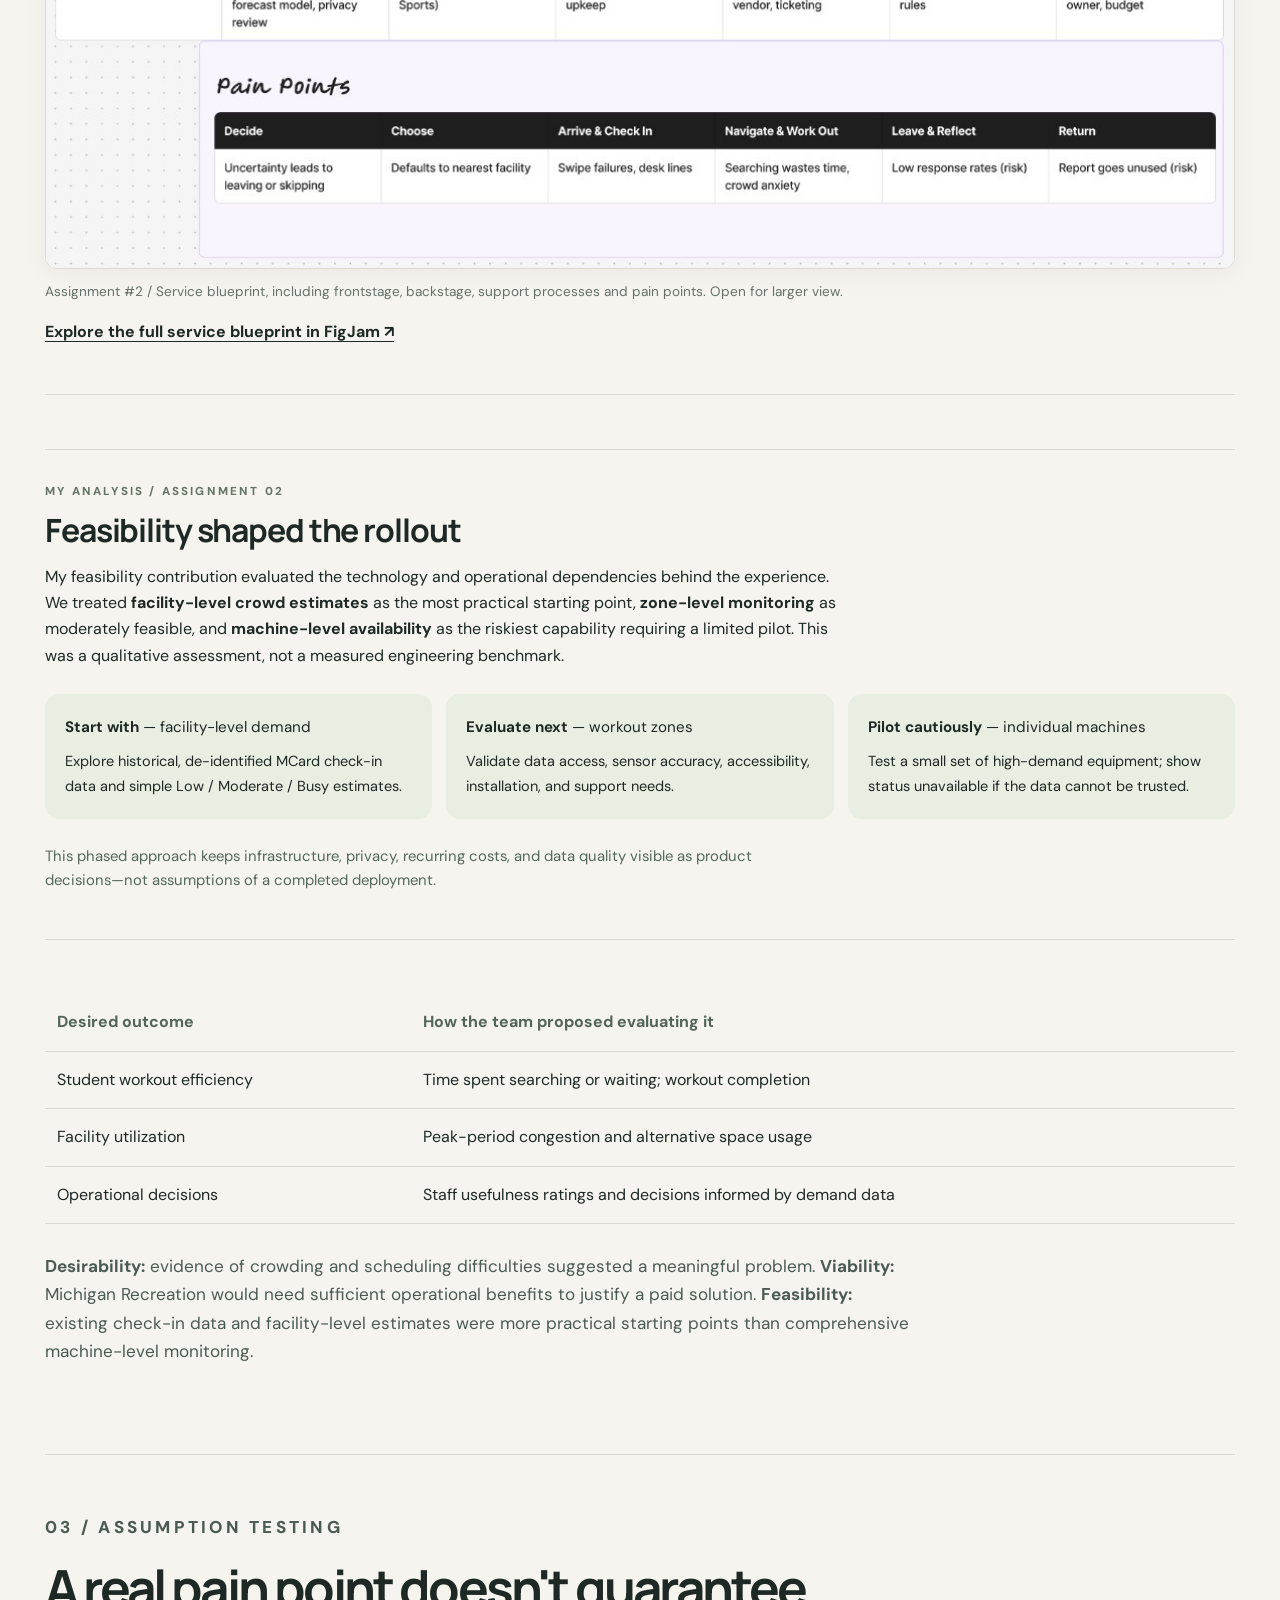
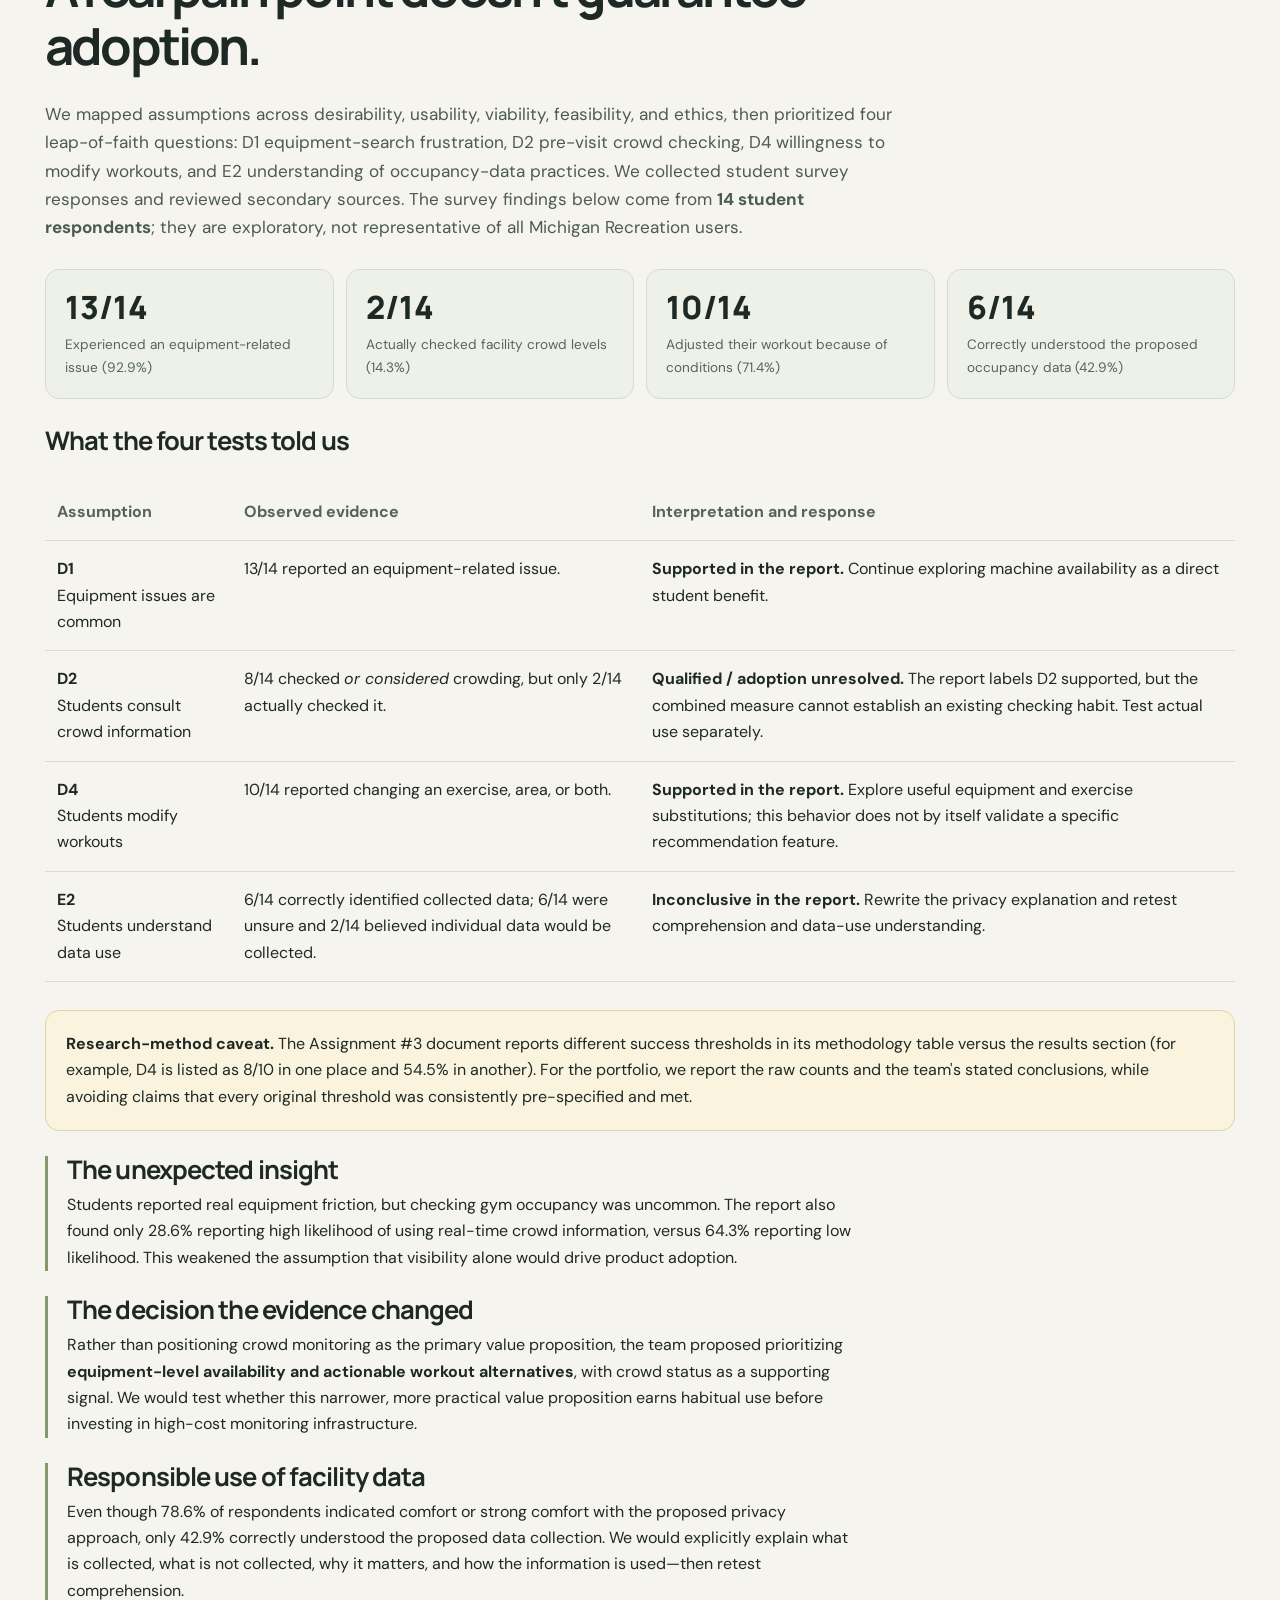
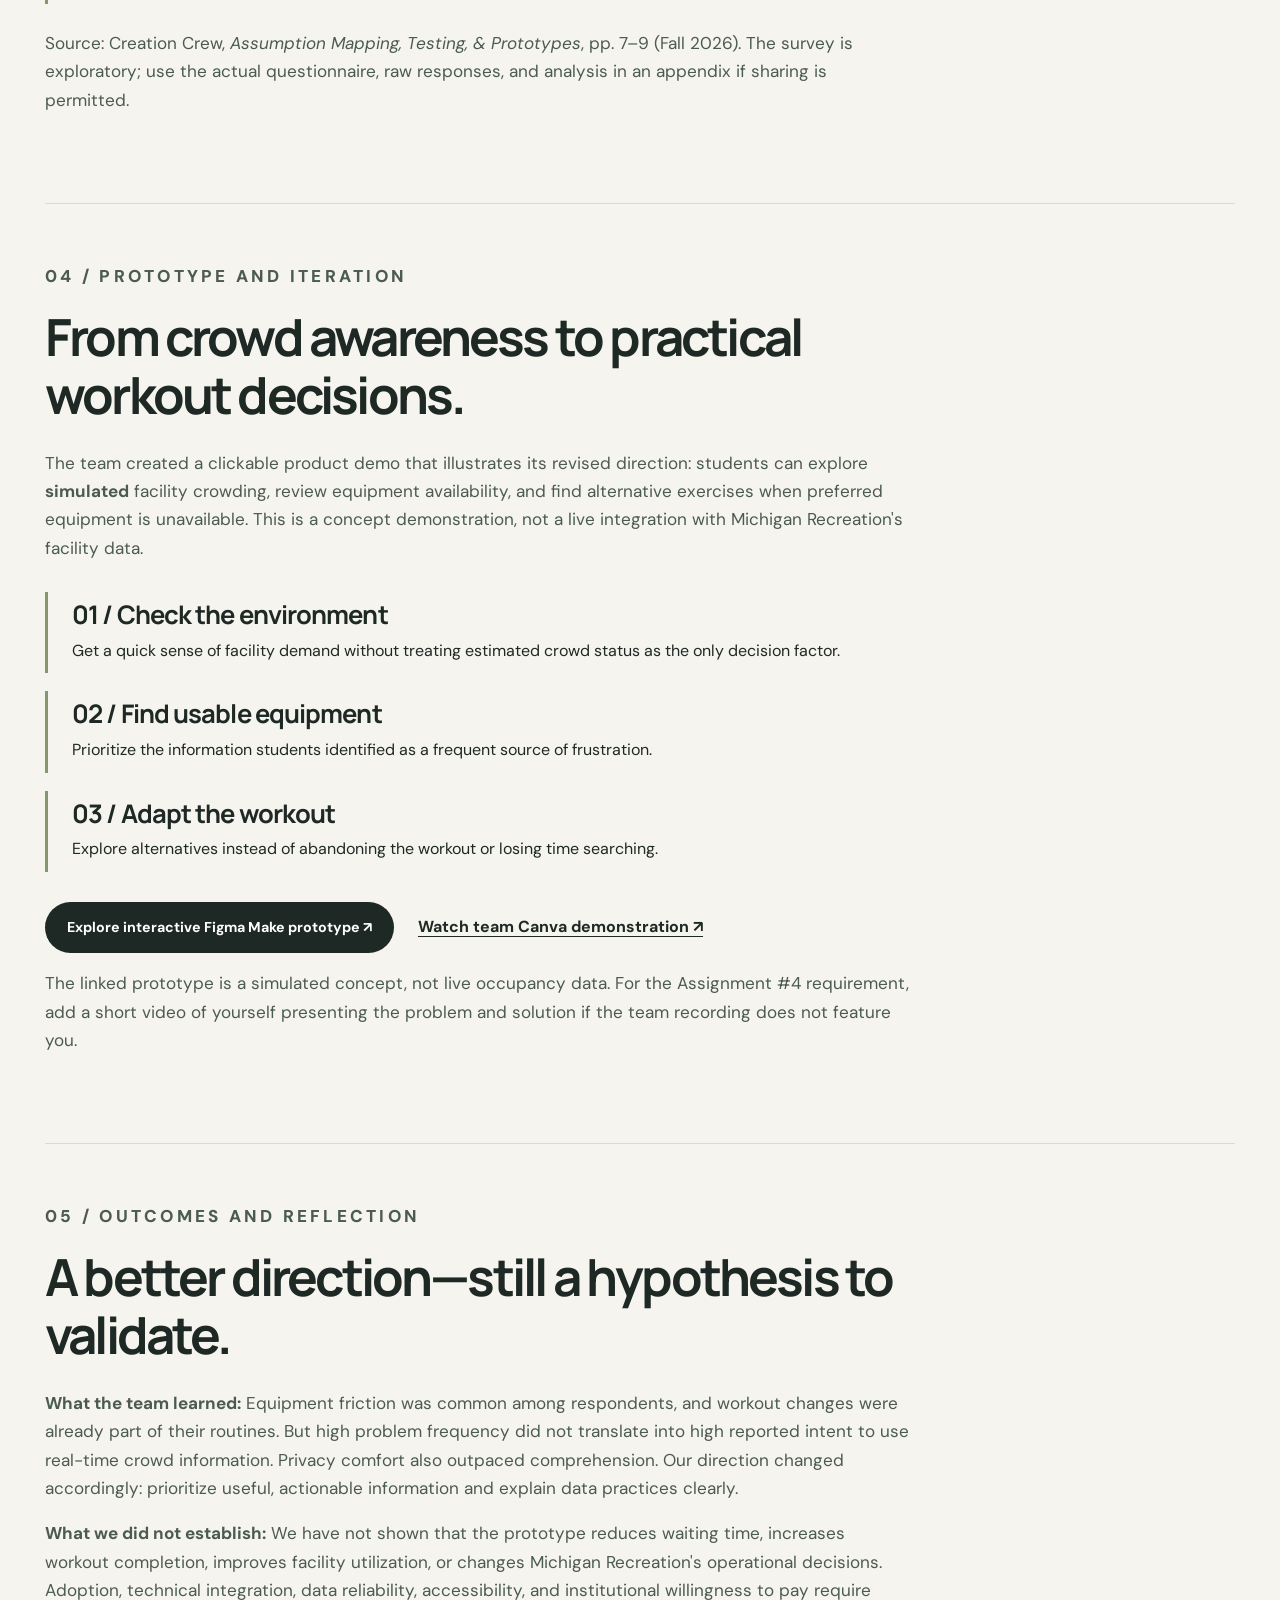
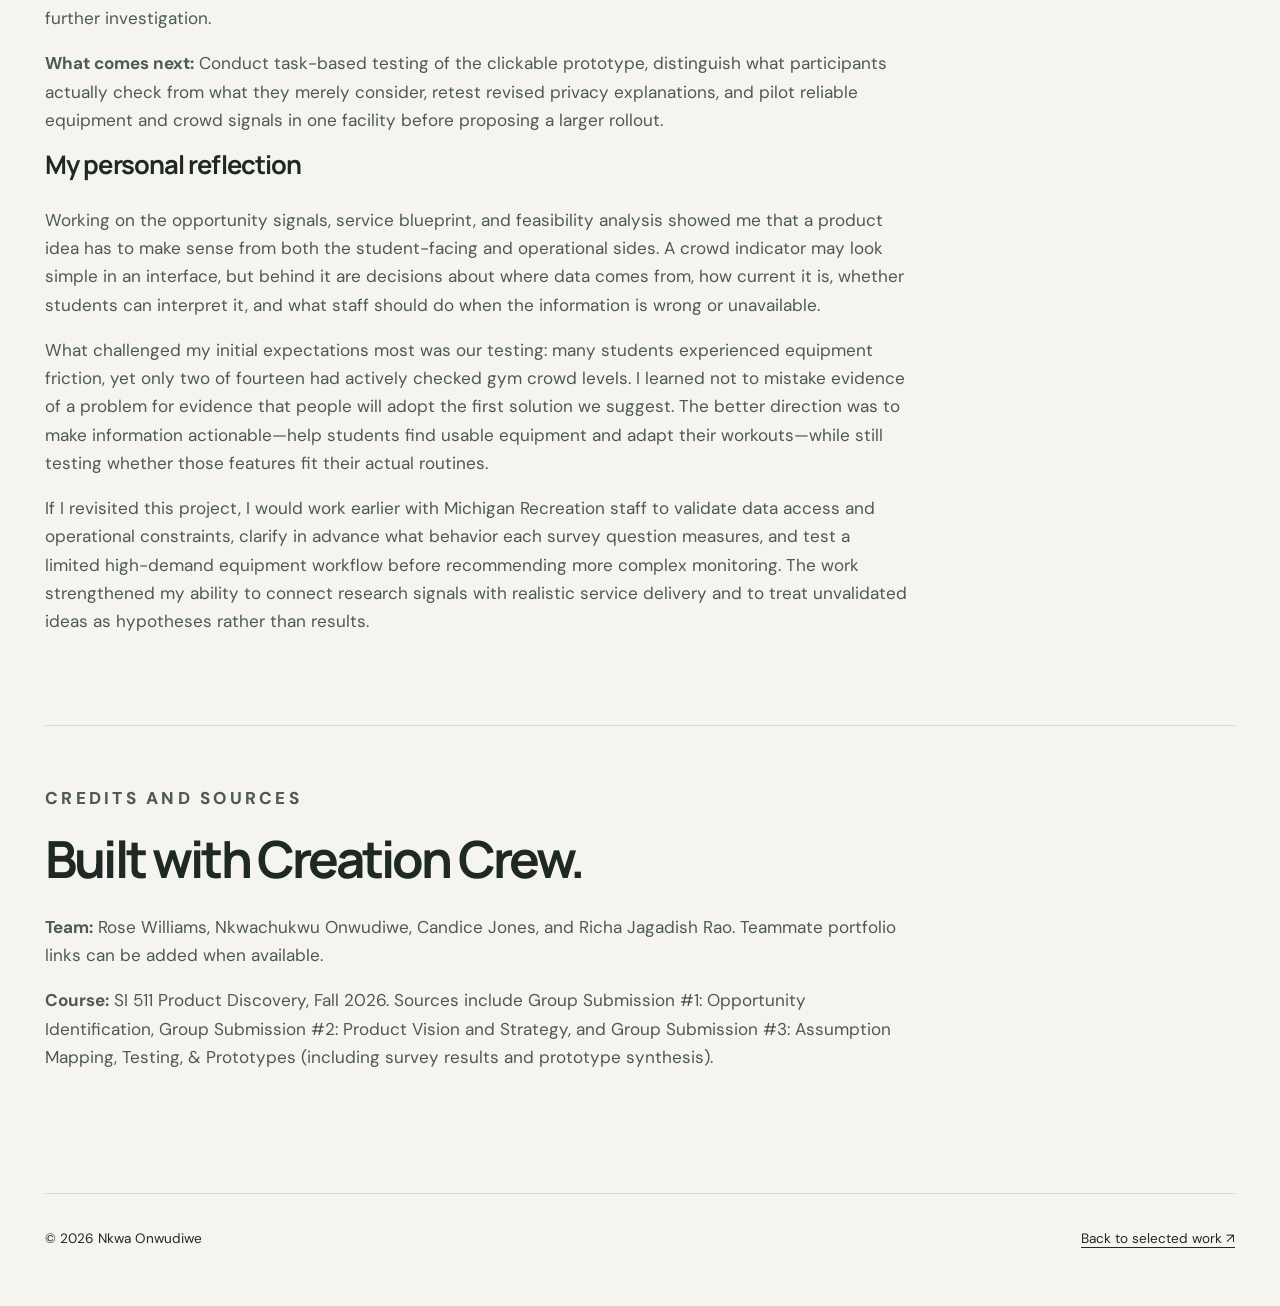
==== commit e1fc2dcf: "Add files via upload" ====
--- a/michigan-recreation.html
+++ b/michigan-recreation.html
@@ -8,6 +8,7 @@
   <link rel="stylesheet" href="../css/style.css">
   <style>
     .rec-lead{max-width:76ch;font-size:1.2rem;color:#53675a}.rec-cards{display:grid;grid-template-columns:repeat(3,minmax(0,1fr));gap:18px;margin:30px 0}.rec-card{background:#e5eadf;border-radius:16px;padding:25px}.rec-card p{margin-bottom:0}.rec-card small{font-weight:700;letter-spacing:.09em;text-transform:uppercase;color:#556a58}.rec-artifact{margin:35px 0}.rec-artifact img{width:100%;height:auto;border:1px solid #d9dbd3;border-radius:12px}.rec-artifact figcaption{margin-top:12px;font-size:.85rem;color:#657168}.rec-table{width:100%;border-collapse:collapse;margin:28px 0}.rec-table th,.rec-table td{padding:15px 12px;border-bottom:1px solid #d9dbd3;text-align:left;vertical-align:top}.rec-table th{color:#526558}.rec-steps{display:grid;gap:18px;margin:30px 0}.rec-step{border-left:3px solid #83986c;padding:9px 0 9px 24px}.rec-step h3{margin:0 0 8px}.rec-step p{margin:0}.rec-pending{border:1px dashed #a3b39b;background:#eef0e9;padding:24px;border-radius:15px;margin:30px 0}.rec-links{display:flex;flex-wrap:wrap;gap:18px;margin:24px 0}.rec-note{color:#53675a;font-size:.93rem}.rec-highlight{font-size:1.3rem;font-weight:700;max-width:65ch} .rec-metrics{display:grid;grid-template-columns:repeat(4,minmax(0,1fr));gap:12px;margin:28px 0}.rec-metric{border:1px solid #d5dccf;background:#edf1e7;border-radius:14px;padding:19px}.rec-metric strong{display:block;font:800 clamp(1.6rem,2.5vw,2.7rem) Manrope,sans-serif;line-height:1.15}.rec-metric small{display:block;font-size:.85rem;color:#57665b;margin-top:8px}.rec-evidence{border-left:3px solid #83986c;padding-left:19px;margin:25px 0}.rec-evidence h3{margin-bottom:7px}.rec-alert{border:1px solid #e2d3a5;background:#faf4df;border-radius:14px;padding:20px;margin:25px 0}@media(max-width:760px){.rec-metrics{grid-template-columns:repeat(2,minmax(0,1fr))}.rec-cards{grid-template-columns:1fr}.rec-table{display:block;overflow-x:auto}}
+    .rec-feature-artifact{margin:48px 0 54px;padding:32px 0;border-top:1px solid #d9dbd3;border-bottom:1px solid #d9dbd3}.rec-feature-artifact h3{font-size:clamp(1.4rem,2.5vw,2.25rem);margin:8px 0 15px}.rec-feature-artifact .rec-artifact{margin:26px 0 16px}.rec-feature-artifact .rec-artifact img{width:100%;object-fit:contain;background:#fff;box-shadow:0 5px 24px #1e29250d}.rec-feature-artifact a:not(.pill-link){font-weight:700}.rec-role{margin:30px 0 10px;padding:24px 28px;border-radius:16px;background:#e9eee3;border-left:4px solid #82966b}.rec-role .eyebrow{margin-bottom:8px}.rec-role p:last-child{margin-bottom:0}.rec-feasibility{display:grid;grid-template-columns:repeat(3,minmax(0,1fr));gap:14px;margin:25px 0}.rec-feasibility>div{background:#e9eee3;padding:20px;border-radius:14px}.rec-feasibility span{font-size:.95rem}.rec-feasibility p{font-size:.91rem;margin:10px 0 0}.rec-demo-links{display:flex;flex-wrap:wrap;align-items:center;gap:14px 24px;margin:30px 0 16px}.rec-secondary-link{font-weight:700}@media(max-width:760px){.rec-feasibility{grid-template-columns:1fr}.rec-feature-artifact{padding:25px 0}.rec-role{padding:20px}}
   </style>
 </head>
 <body>
@@ -25,7 +26,11 @@
 <div><span>Timeline</span><strong>Fall 2026, SI 511</strong></div>
 <div><span>Methods</span><strong>Interviews · Secondary research · Product strategy · Assumption testing</strong></div>
 </div>
-<p class="rec-note"><strong>My individual contributions:</strong> Add your verified responsibilities here (e.g., which interviews, research, diagrams, prototypes, tests, or writing you personally completed). The source documents establish team work but do not attribute these tasks to individuals.</p>
+<div class="rec-role" aria-label="My contribution overview">
+<p class="eyebrow">My role / What I contributed</p>
+<p><strong>Opportunity research · Product outcomes · Service blueprinting · Technical feasibility · Secondary research</strong></p>
+<p>Across our three group assignments, I contributed to the initial problem framing and desired outcomes in Google Docs; research signals on our Assignment #1 FigJam board; the Assignment #2 service blueprint and technical feasibility analysis; and the secondary-source investigation our team called “data mining” in Assignment #3. My role centered on connecting student needs to the proposed service journey and practical implementation constraints. The interviews, surveys, and interactive prototype were collaborative team outputs.</p>
+</div>
 </section>
 <section class="wrap case-section">
 <p class="eyebrow">01 / Opportunity identification</p><h2>The problem wasn't just a crowded gym.</h2>
@@ -37,8 +42,13 @@
 <div class="rec-card"><small>Research finding</small><h3>Not all waiting is equal</h3><p>Some students use alternative equipment, which suggested opportunities for flexible guidance.</p></div>
 </div>
 <p class="rec-highlight">How might Michigan Recreation reduce crowding-related friction for students while improving the use of existing facilities and resources?</p>
-<figure class="rec-artifact"><img src="../assets/recreation/figjam-opportunity.png" alt="Creation Crew FigJam board showing social and cultural trend sticky notes for fitness, wellness, education, and time scarcity, with a selected fitness and wellness opportunity" loading="lazy"><figcaption>Early opportunity exploration on the team's FigJam board. This screenshot is an artifact of research organization, not proof of an implemented product.</figcaption></figure>
-<p><a href="https://www.figma.com/board/kVVASpC7KqgLOuMQEsXW90/Creation-Crew--Service-Blueprint" target="_blank" rel="noopener noreferrer">Explore the team's service blueprint in FigJam ↗</a></p>
+<div class="rec-feature-artifact">
+<p class="eyebrow">My artifact / Assignment 01</p>
+<h3>Finding signals before selecting a solution</h3>
+<p>I contributed to the <strong>“Your Signals”</strong> area of our Assignment #1 FigJam board. These sourced observations included recreation capacity expansion, access constraints and equipment differences between facilities, and changing fitness demand. Together, they helped our team explore an opportunity beyond an isolated workout-planning feature.</p>
+<figure class="rec-artifact"><a href="../assets/recreation/signals-research.jpg" target="_blank" rel="noopener noreferrer"><img src="../assets/recreation/signals-research.jpg" alt="Actual Assignment 1 FigJam Your Signals section showing four sourced research notes about U-M recreation expansion, facility availability, equipment differences, and strength-training demand" loading="lazy"></a><figcaption>Assignment #1 / Opportunity signals. Cropped from the Creation Crew FigJam screenshot. Open image for a closer look.</figcaption></figure>
+<p><a href="https://www.figma.com/board/iN8X7xpOpyi9SOdeCHppZL/SI-511_Team-1?node-id=29-159" target="_blank" rel="noopener noreferrer">Explore our Assignment #1 FigJam board ↗</a></p>
+</div>
 <p class="rec-note">Research limitations: four interviews cannot represent all Michigan Recreation users, and the team did not yet have validated facility-level check-in or equipment usage data.</p>
 </section>
 <section class="wrap case-section">
@@ -51,6 +61,24 @@
 <div class="rec-step"><h3>D. Advanced facility monitoring</h3><p>Explore zone maps, occupancy sensors, and limited machine-level availability monitoring, subject to feasibility and privacy review.</p></div>
 </div>
 <p>Our proposed pilot centered on one facility, using basic occupancy information and busy-time patterns first, with more granular zone or equipment monitoring treated as a riskier later capability.</p>
+<div class="rec-feature-artifact">
+<p class="eyebrow">My artifact / Assignment 02</p>
+<h3>Mapping the service, not just the screen</h3>
+<p>I contributed to our service blueprint in FigJam. It traces six stages—<strong>Decide, Choose, Arrive &amp; Check In, Navigate &amp; Work Out, Leave &amp; Reflect, and Return</strong>—and links customer actions to visible touchpoints, backstage activity, and support processes. This helped us consider what Michigan Recreation would need to operate the experience, not only what students would see.</p>
+<figure class="rec-artifact"><a href="../assets/recreation/service-blueprint.jpg" target="_blank" rel="noopener noreferrer"><img src="../assets/recreation/service-blueprint.jpg" alt="Creation Crew's real FigJam service blueprint matrix with six journey stages, physical evidence, customer actions, frontstage, backstage, support processes, and a pain points table" loading="lazy"></a><figcaption>Assignment #2 / Service blueprint, including frontstage, backstage, support processes and pain points. Open for larger view.</figcaption></figure>
+<p><a href="https://www.figma.com/board/kVVASpC7KqgLOuMQEsXW90/Creation-Crew--Service-Blueprint?node-id=0-1" target="_blank" rel="noopener noreferrer">Explore the full service blueprint in FigJam ↗</a></p>
+</div>
+<div class="rec-feature-artifact">
+<p class="eyebrow">My analysis / Assignment 02</p>
+<h3>Feasibility shaped the rollout</h3>
+<p>My feasibility contribution evaluated the technology and operational dependencies behind the experience. We treated <strong>facility-level crowd estimates</strong> as the most practical starting point, <strong>zone-level monitoring</strong> as moderately feasible, and <strong>machine-level availability</strong> as the riskiest capability requiring a limited pilot. This was a qualitative assessment, not a measured engineering benchmark.</p>
+<div class="rec-feasibility" role="group" aria-label="Qualitative feasibility priorities">
+<div><span><strong>Start with</strong> — facility-level demand</span><p>Explore historical, de-identified MCard check-in data and simple Low / Moderate / Busy estimates.</p></div>
+<div><span><strong>Evaluate next</strong> — workout zones</span><p>Validate data access, sensor accuracy, accessibility, installation, and support needs.</p></div>
+<div><span><strong>Pilot cautiously</strong> — individual machines</span><p>Test a small set of high-demand equipment; show status unavailable if the data cannot be trusted.</p></div>
+</div>
+<p class="rec-note">This phased approach keeps infrastructure, privacy, recurring costs, and data quality visible as product decisions—not assumptions of a completed deployment.</p>
+</div>
 <table class="rec-table"><thead><tr><th>Desired outcome</th><th>How the team proposed evaluating it</th></tr></thead><tbody><tr><td>Student workout efficiency</td><td>Time spent searching or waiting; workout completion</td></tr><tr><td>Facility utilization</td><td>Peak-period congestion and alternative space usage</td></tr><tr><td>Operational decisions</td><td>Staff usefulness ratings and decisions informed by demand data</td></tr></tbody></table>
 <p><strong>Desirability:</strong> evidence of crowding and scheduling difficulties suggested a meaningful problem. <strong>Viability:</strong> Michigan Recreation would need sufficient operational benefits to justify a paid solution. <strong>Feasibility:</strong> existing check-in data and facility-level estimates were more practical starting points than comprehensive machine-level monitoring.</p>
 </section>
@@ -84,20 +112,27 @@
 <div class="rec-step"><h3>02 / Find usable equipment</h3><p>Prioritize the information students identified as a frequent source of frustration.</p></div>
 <div class="rec-step"><h3>03 / Adapt the workout</h3><p>Explore alternatives instead of abandoning the workout or losing time searching.</p></div>
 </div>
-<div class="rec-pending"><strong>Insert the actual SI 511 prototype and your personally narrated walkthrough.</strong><p>The uploaded report references “The Prototype” and “Clickable Demo,” but those embedded document hyperlinks have not yet been supplied here as confirmed public URLs. Add two or three screenshots from the actual prototype and a video of you explaining the problem and presenting the solution to satisfy Option 2. Do not use the separate Lions Services video for this course project.</p></div>
+<div class="rec-demo-links" aria-label="Prototype and presentation links">
+<a class="pill-link" href="https://www.figma.com/make/Ci74vLTROwGwe99DNAeHXa/Smart-Recreation-Experience--Copy-" target="_blank" rel="noopener noreferrer">Explore interactive Figma Make prototype ↗</a>
+<a class="rec-secondary-link" href="https://www.canva.com/design/DAHaeAzjgyo/yrMvKylIgb6DrUJ4vT1rtw/view" target="_blank" rel="noopener noreferrer">Watch team Canva demonstration ↗</a>
+</div>
+<p class="rec-note">The linked prototype is a simulated concept, not live occupancy data. For the Assignment #4 requirement, add a short video of yourself presenting the problem and solution if the team recording does not feature you.</p>
 </section>
 <section class="wrap case-section">
 <p class="eyebrow">05 / Outcomes and reflection</p><h2>A better direction—still a hypothesis to validate.</h2>
 <p><strong>What the team learned:</strong> Equipment friction was common among respondents, and workout changes were already part of their routines. But high problem frequency did not translate into high reported intent to use real-time crowd information. Privacy comfort also outpaced comprehension. Our direction changed accordingly: prioritize useful, actionable information and explain data practices clearly.</p>
 <p><strong>What we did not establish:</strong> We have not shown that the prototype reduces waiting time, increases workout completion, improves facility utilization, or changes Michigan Recreation's operational decisions. Adoption, technical integration, data reliability, accessibility, and institutional willingness to pay require further investigation.</p>
 <p><strong>What comes next:</strong> Conduct task-based testing of the clickable prototype, distinguish what participants actually check from what they merely consider, retest revised privacy explanations, and pilot reliable equipment and crowd signals in one facility before proposing a larger rollout.</p>
-<div class="rec-pending"><strong>Personal reflection — complete in your own voice.</strong><p>State which parts of interviews, FigJam synthesis, business strategy, testing, or prototyping you personally owned. Explain what surprised you about the 2/14 crowd-checking behavior and how that changed your view of a useful product; describe what you would do differently next time. Keep teamwork claims separate from individual work.</p></div>
+<h3>My personal reflection</h3>
+<p>Working on the opportunity signals, service blueprint, and feasibility analysis showed me that a product idea has to make sense from both the student-facing and operational sides. A crowd indicator may look simple in an interface, but behind it are decisions about where data comes from, how current it is, whether students can interpret it, and what staff should do when the information is wrong or unavailable.</p>
+<p>What challenged my initial expectations most was our testing: many students experienced equipment friction, yet only two of fourteen had actively checked gym crowd levels. I learned not to mistake evidence of a problem for evidence that people will adopt the first solution we suggest. The better direction was to make information actionable—help students find usable equipment and adapt their workouts—while still testing whether those features fit their actual routines.</p>
+<p>If I revisited this project, I would work earlier with Michigan Recreation staff to validate data access and operational constraints, clarify in advance what behavior each survey question measures, and test a limited high-demand equipment workflow before recommending more complex monitoring. The work strengthened my ability to connect research signals with realistic service delivery and to treat unvalidated ideas as hypotheses rather than results.</p>
 </section>
 <section class="wrap case-section credits">
 <p class="eyebrow">Credits and sources</p><h2>Built with Creation Crew.</h2>
-<p><strong>Team:</strong> Rose Williams, Nkwachukwu Onwudiwe, Candice Jones, and Richa Jagadish Rao. Add confirmed portfolio links to each person's name.</p>
+<p><strong>Team:</strong> Rose Williams, Nkwachukwu Onwudiwe, Candice Jones, and Richa Jagadish Rao. Teammate portfolio links can be added when available.</p>
 <p><strong>Course:</strong> SI 511 Product Discovery, Fall 2026. Sources include Group Submission #1: Opportunity Identification, Group Submission #2: Product Vision and Strategy, and Group Submission #3: Assumption Mapping, Testing, &amp; Prototypes (including survey results and prototype synthesis).</p>
-<p class="rec-note">This page is an editable draft. Verify all statements, add your personally narrated demo, confirm links and personalize your reflection before using as the final Assignment #4 submission.</p>
+
 </section>
 </main>
 <footer class="wrap foot"><span>© 2026 Nkwa Onwudiwe</span><span><a href="../index.html#work">Back to selected work ↗</a></span></footer>
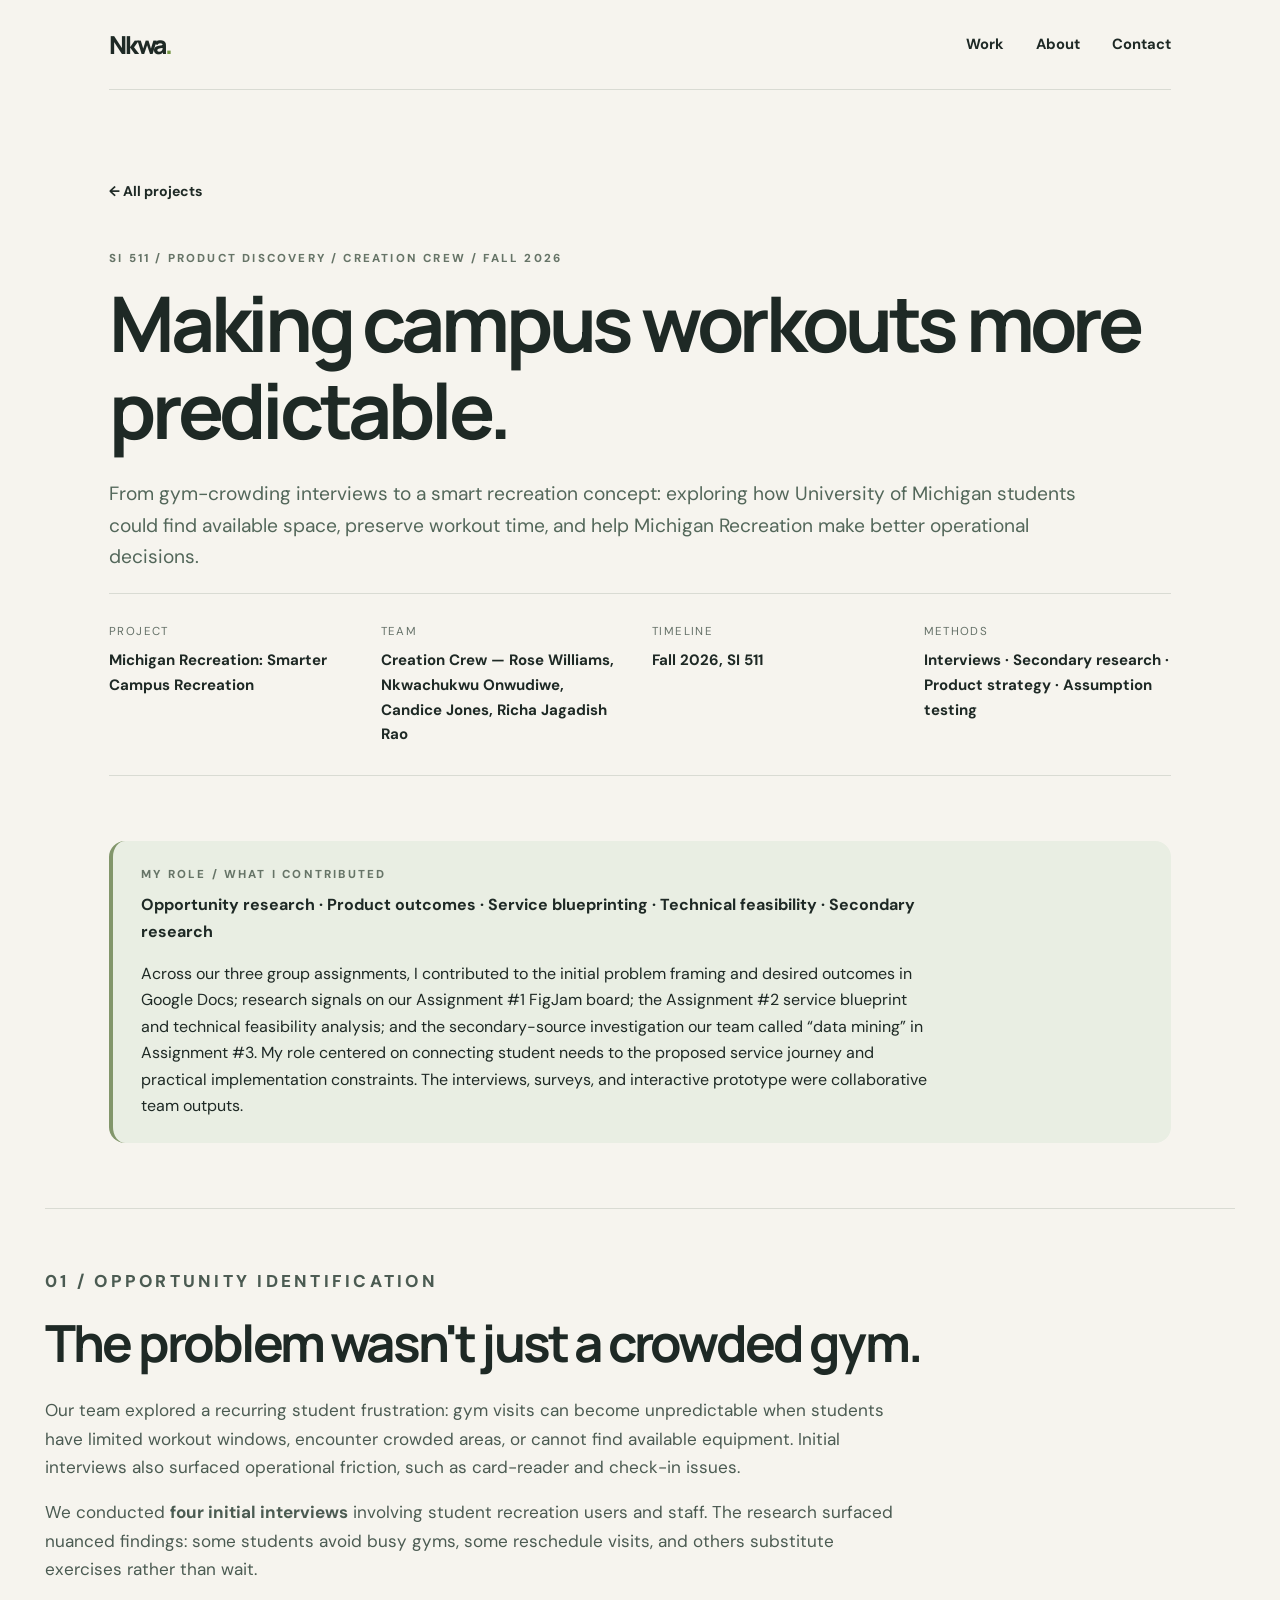
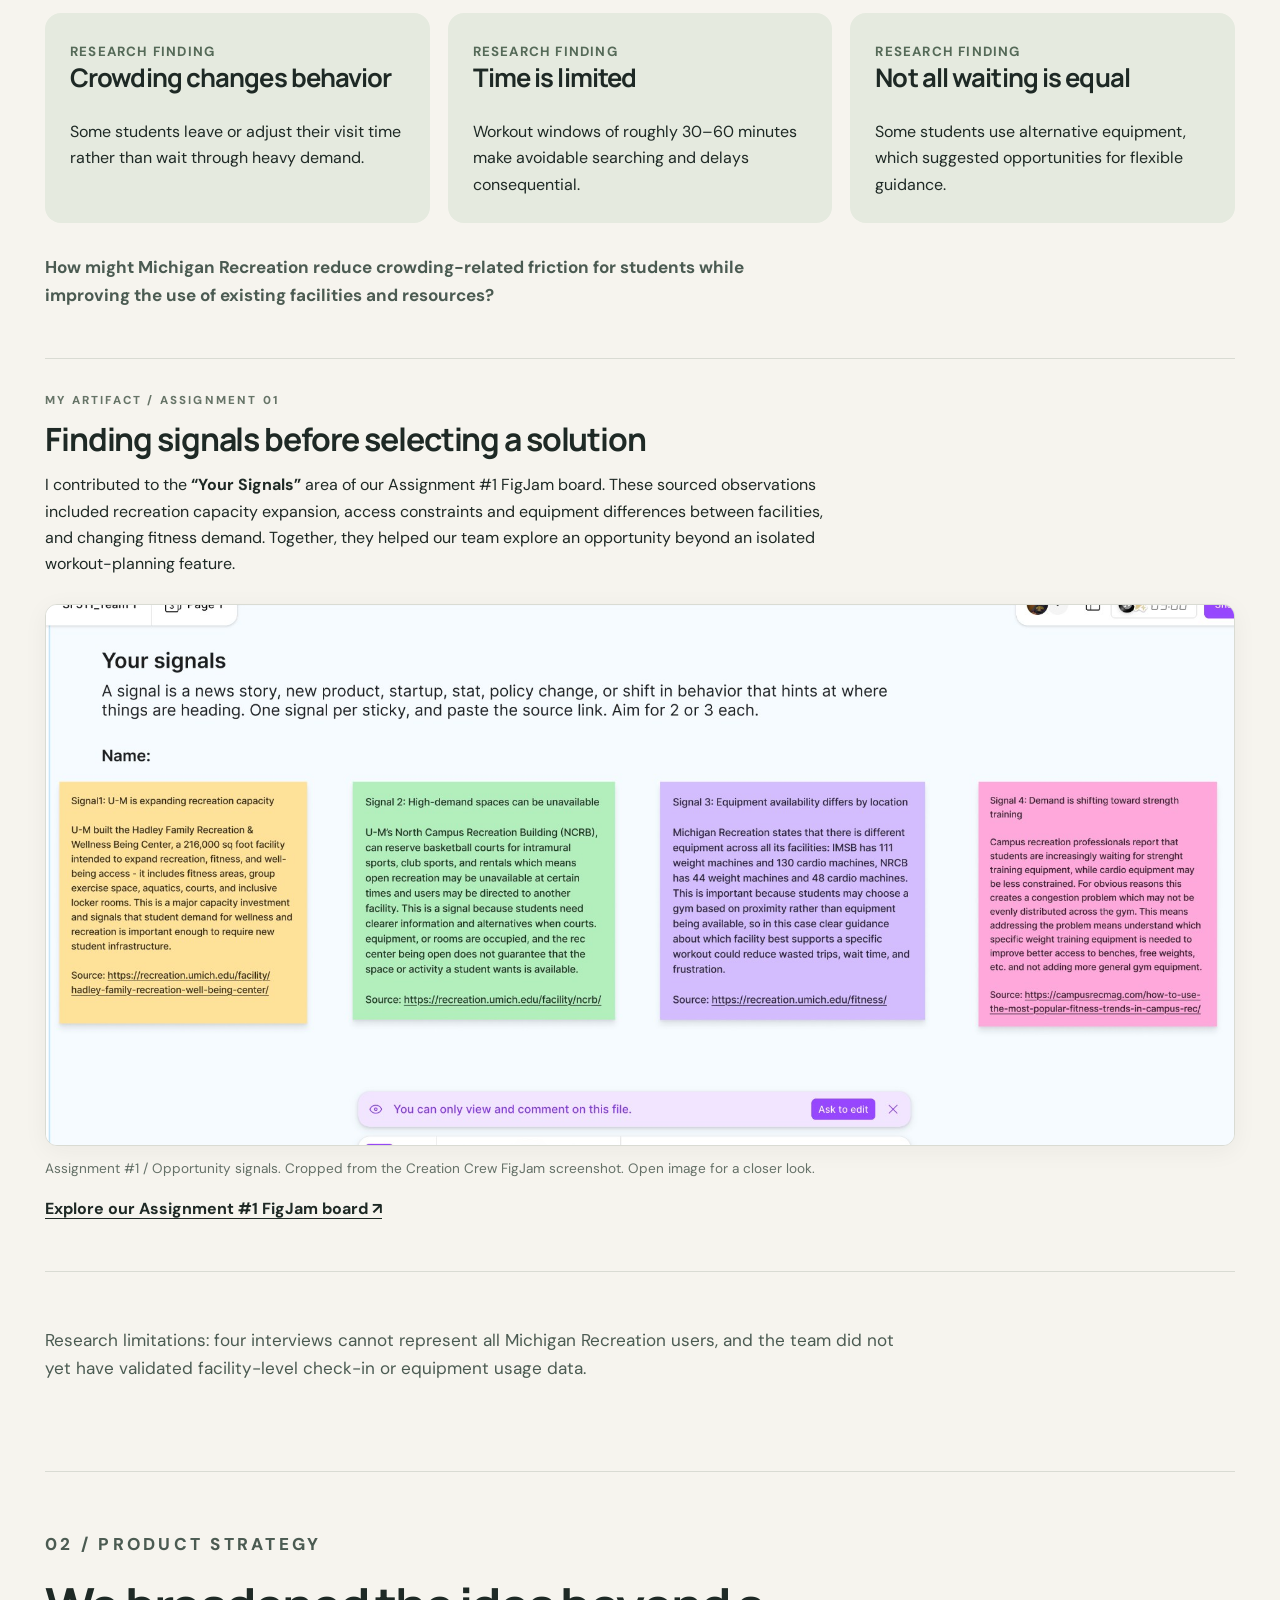
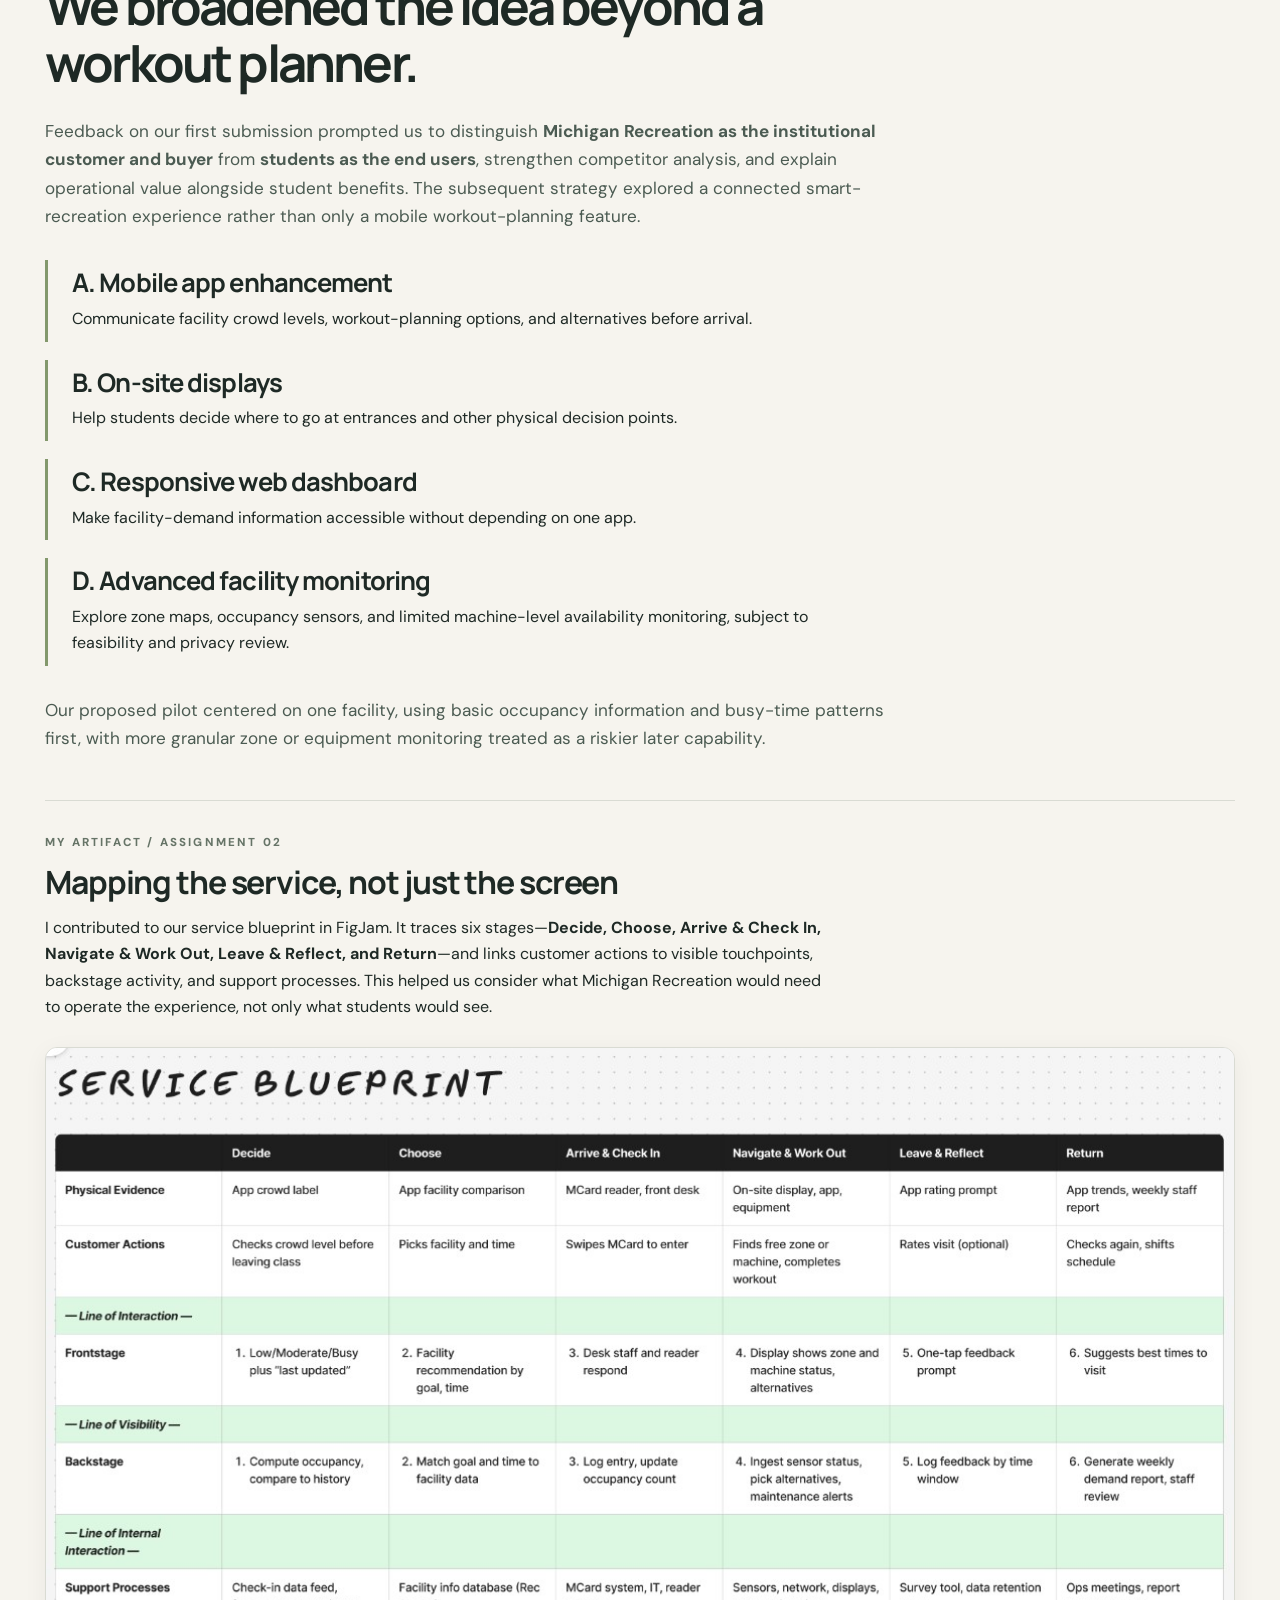
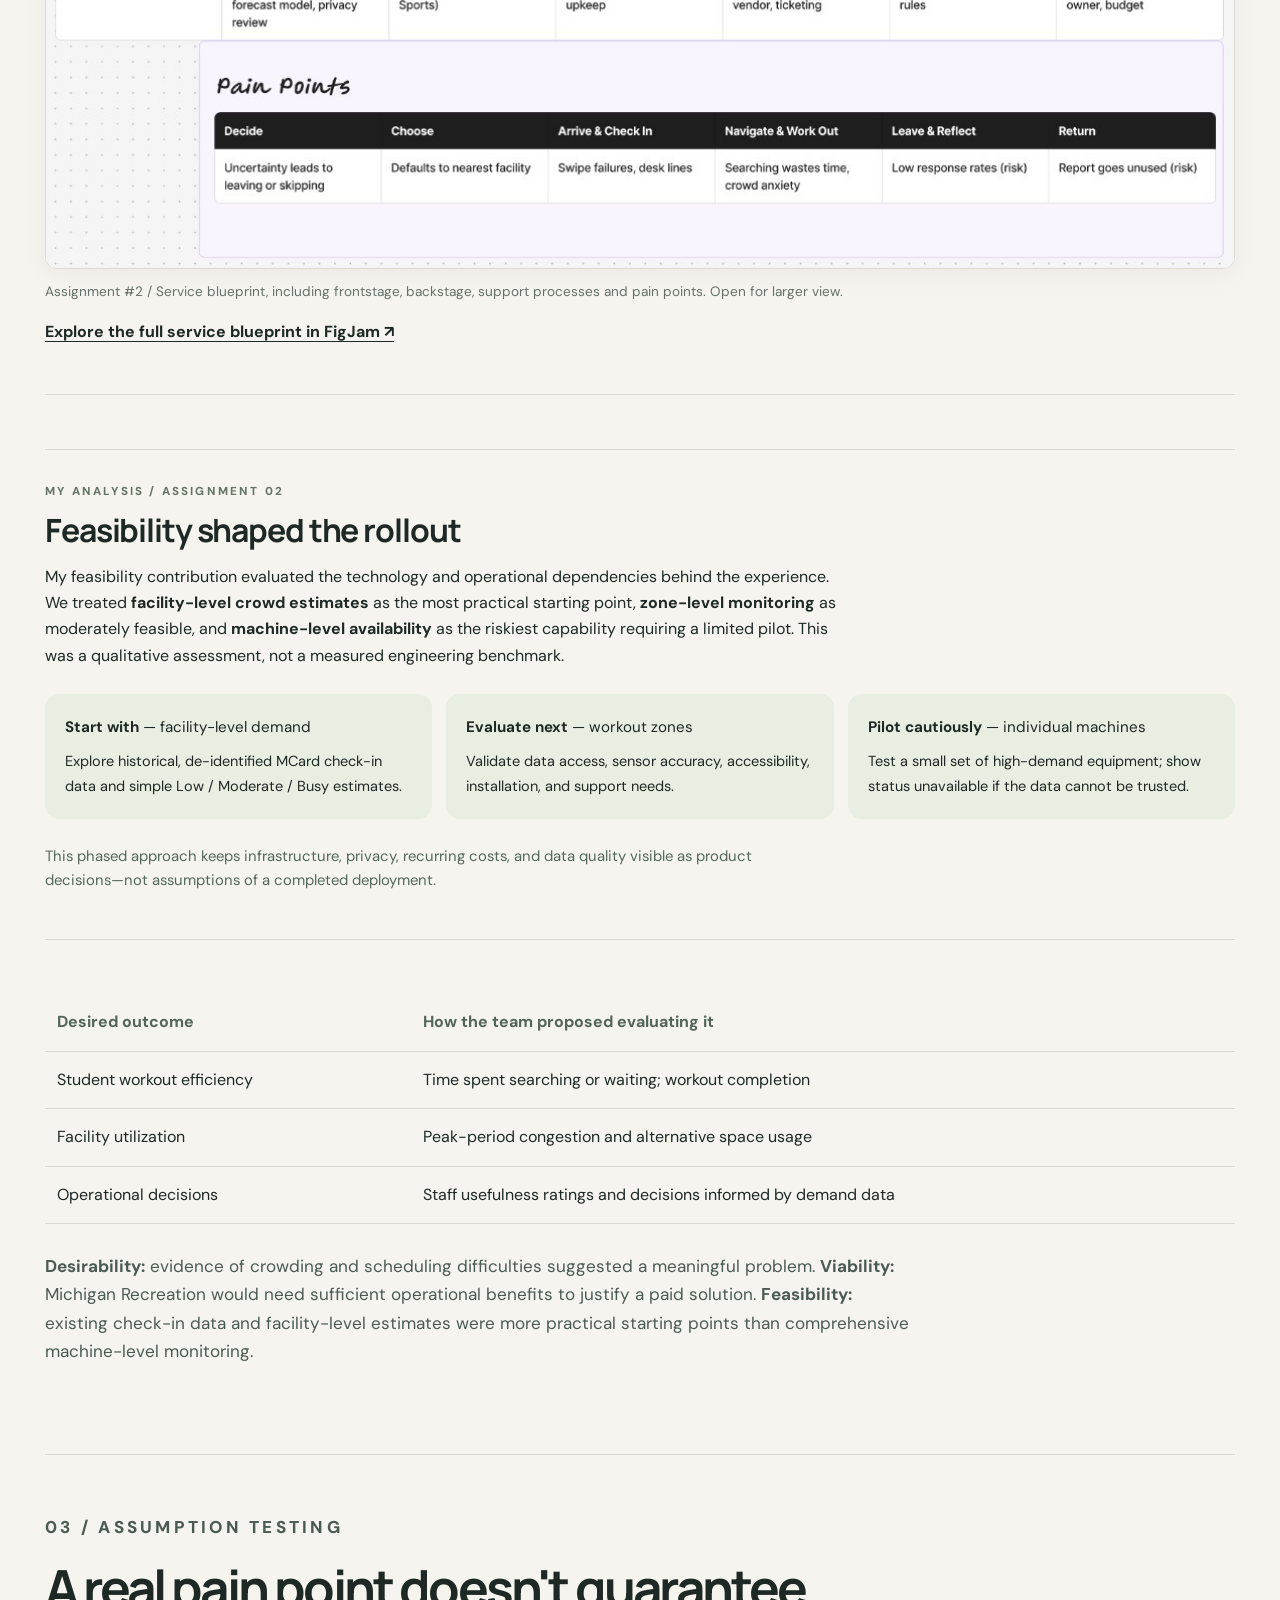
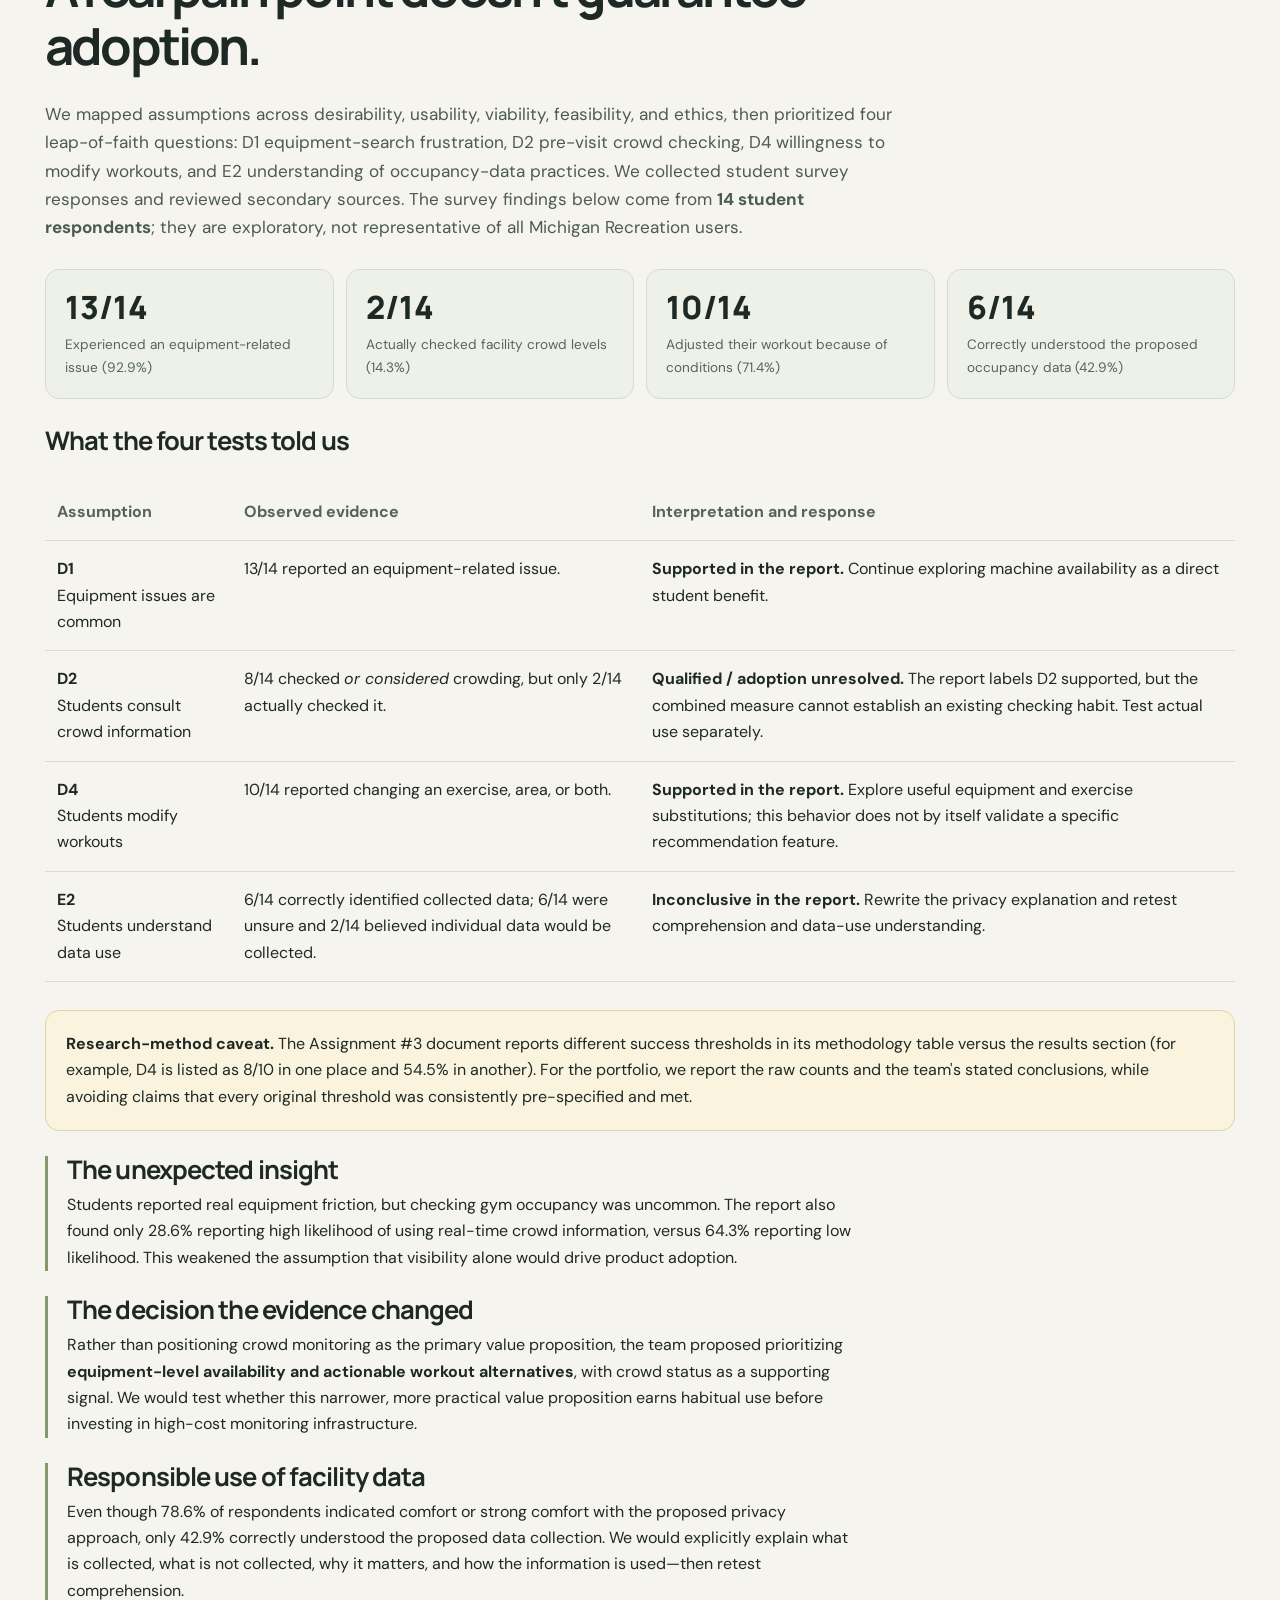
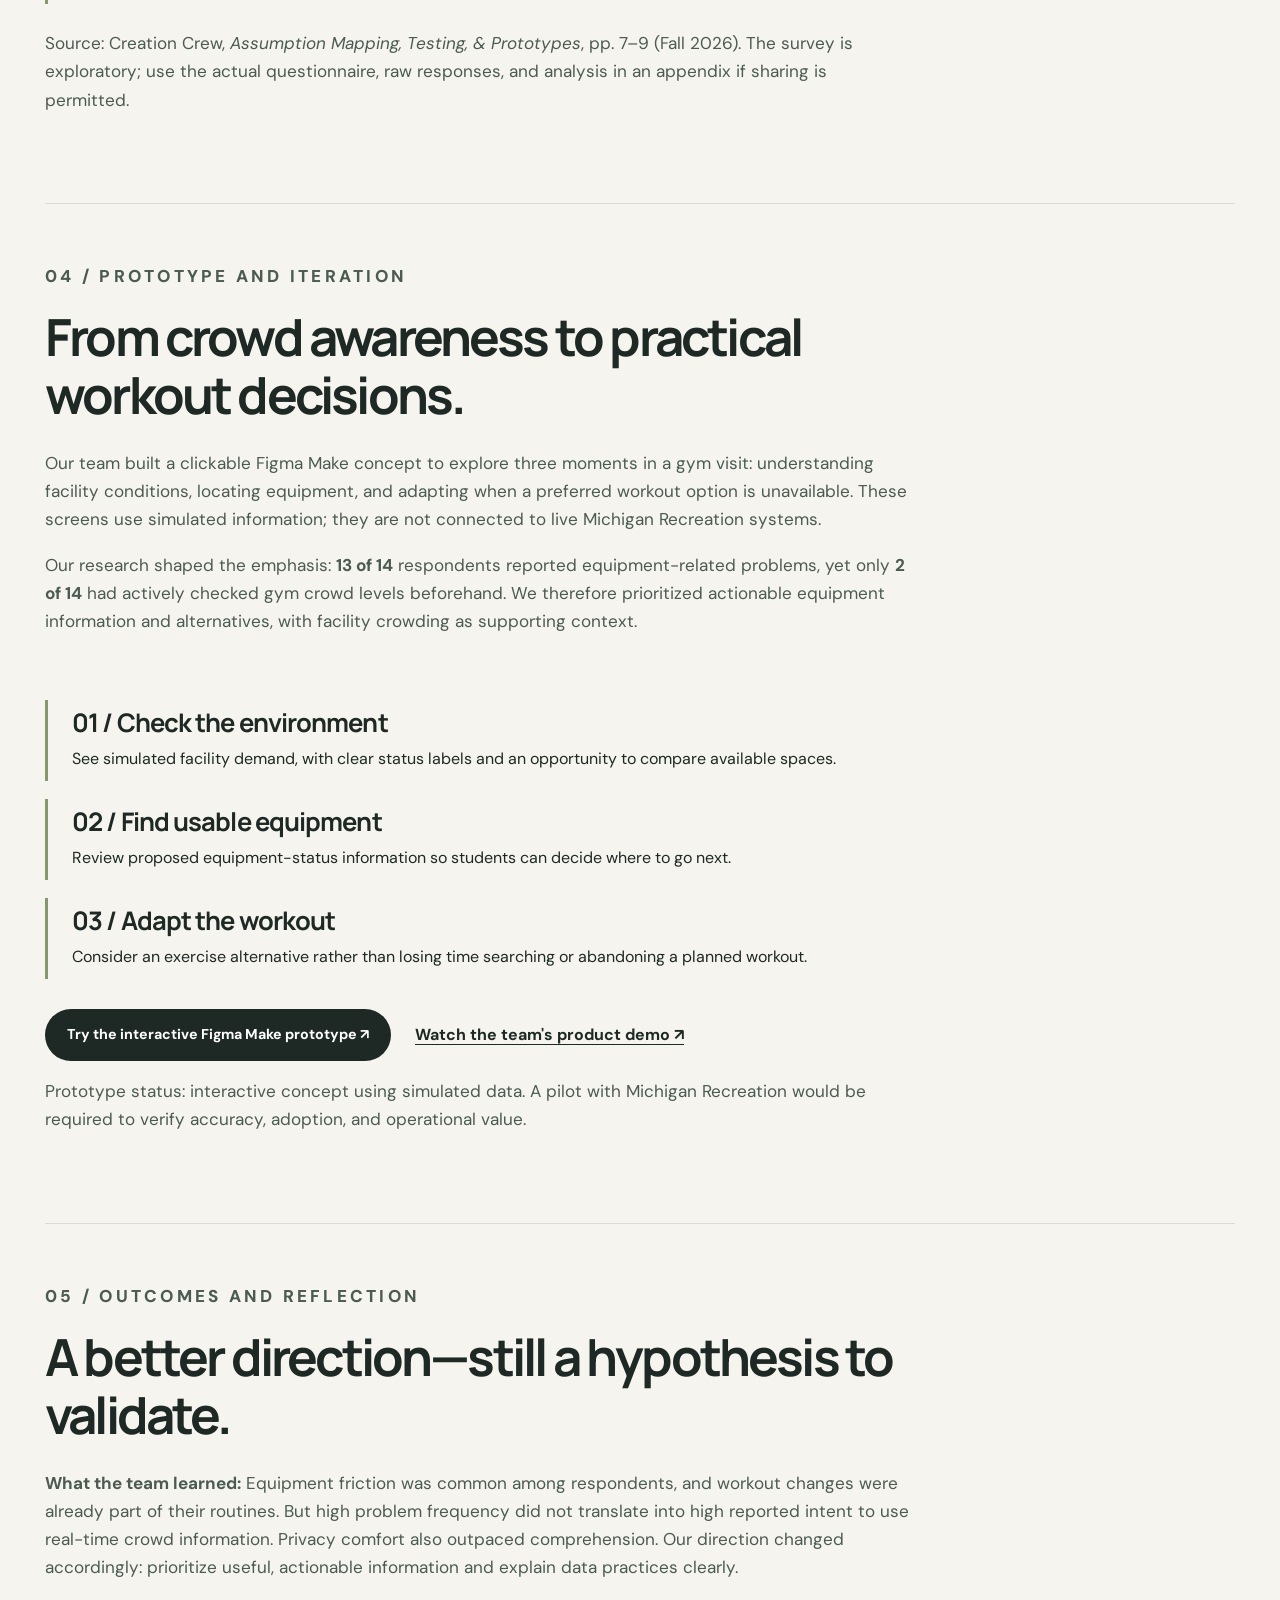
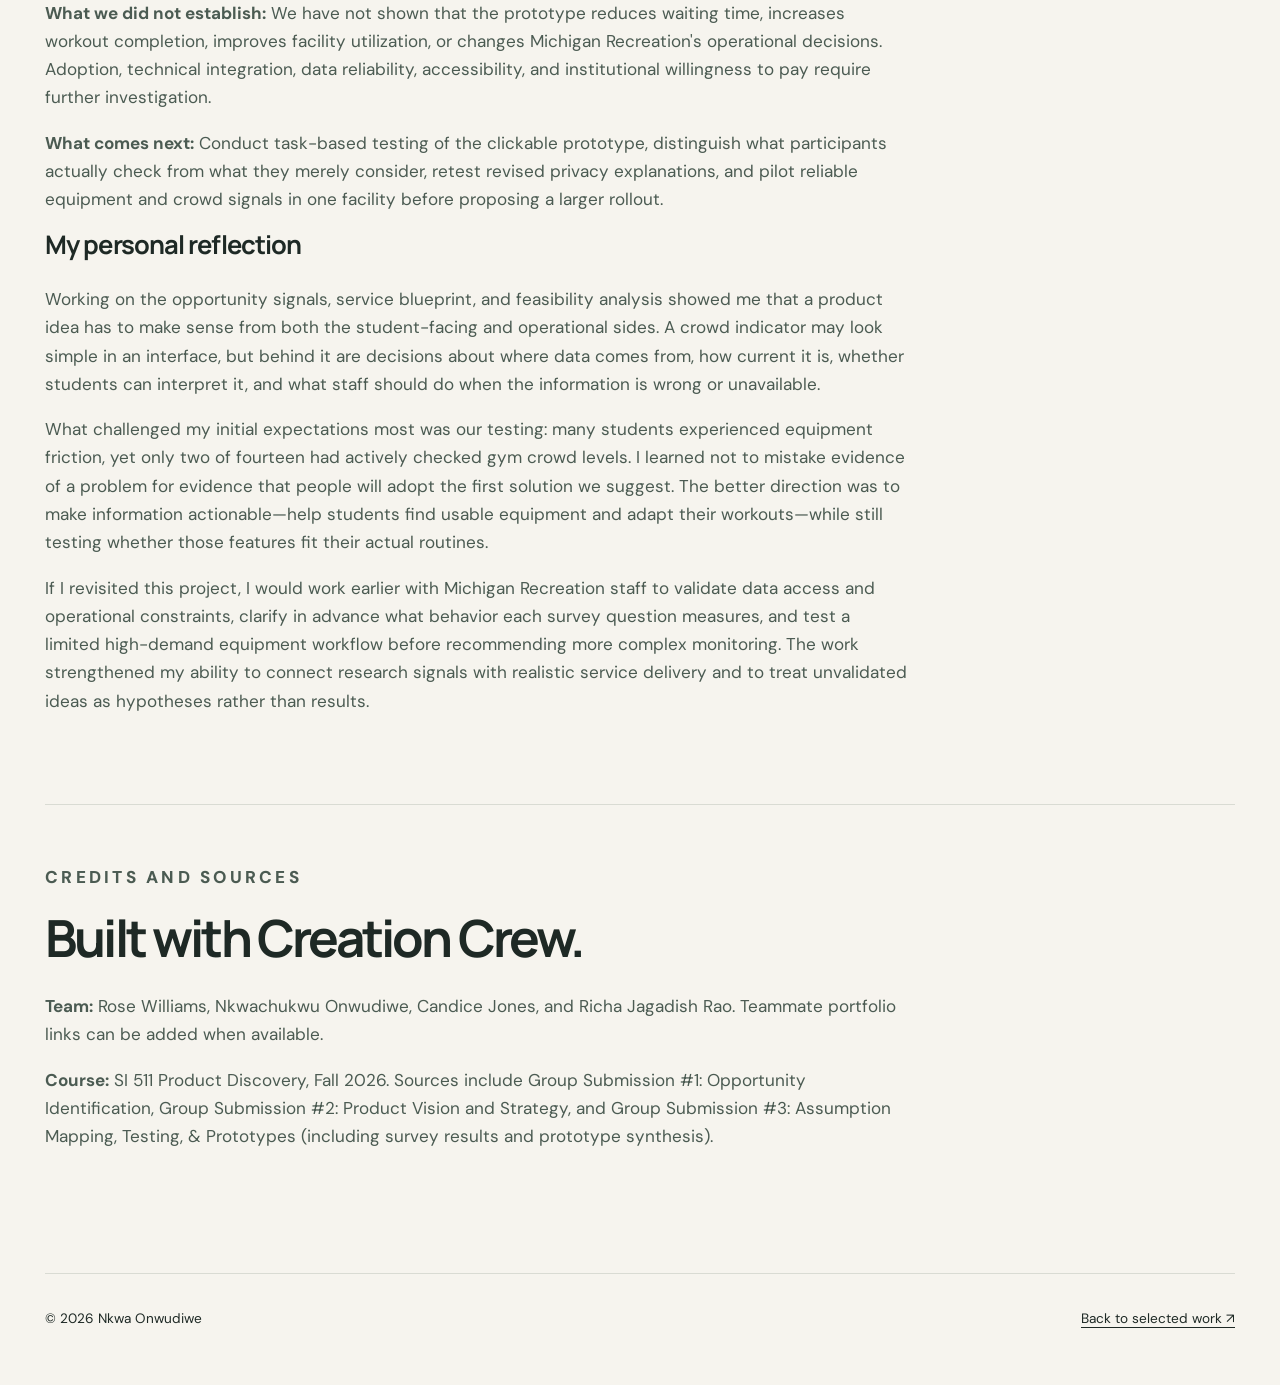
==== commit 288d817f: "Add files via upload" ====
--- a/michigan-recreation.html
+++ b/michigan-recreation.html
@@ -9,6 +9,15 @@
   <style>
     .rec-lead{max-width:76ch;font-size:1.2rem;color:#53675a}.rec-cards{display:grid;grid-template-columns:repeat(3,minmax(0,1fr));gap:18px;margin:30px 0}.rec-card{background:#e5eadf;border-radius:16px;padding:25px}.rec-card p{margin-bottom:0}.rec-card small{font-weight:700;letter-spacing:.09em;text-transform:uppercase;color:#556a58}.rec-artifact{margin:35px 0}.rec-artifact img{width:100%;height:auto;border:1px solid #d9dbd3;border-radius:12px}.rec-artifact figcaption{margin-top:12px;font-size:.85rem;color:#657168}.rec-table{width:100%;border-collapse:collapse;margin:28px 0}.rec-table th,.rec-table td{padding:15px 12px;border-bottom:1px solid #d9dbd3;text-align:left;vertical-align:top}.rec-table th{color:#526558}.rec-steps{display:grid;gap:18px;margin:30px 0}.rec-step{border-left:3px solid #83986c;padding:9px 0 9px 24px}.rec-step h3{margin:0 0 8px}.rec-step p{margin:0}.rec-pending{border:1px dashed #a3b39b;background:#eef0e9;padding:24px;border-radius:15px;margin:30px 0}.rec-links{display:flex;flex-wrap:wrap;gap:18px;margin:24px 0}.rec-note{color:#53675a;font-size:.93rem}.rec-highlight{font-size:1.3rem;font-weight:700;max-width:65ch} .rec-metrics{display:grid;grid-template-columns:repeat(4,minmax(0,1fr));gap:12px;margin:28px 0}.rec-metric{border:1px solid #d5dccf;background:#edf1e7;border-radius:14px;padding:19px}.rec-metric strong{display:block;font:800 clamp(1.6rem,2.5vw,2.7rem) Manrope,sans-serif;line-height:1.15}.rec-metric small{display:block;font-size:.85rem;color:#57665b;margin-top:8px}.rec-evidence{border-left:3px solid #83986c;padding-left:19px;margin:25px 0}.rec-evidence h3{margin-bottom:7px}.rec-alert{border:1px solid #e2d3a5;background:#faf4df;border-radius:14px;padding:20px;margin:25px 0}@media(max-width:760px){.rec-metrics{grid-template-columns:repeat(2,minmax(0,1fr))}.rec-cards{grid-template-columns:1fr}.rec-table{display:block;overflow-x:auto}}
     .rec-feature-artifact{margin:48px 0 54px;padding:32px 0;border-top:1px solid #d9dbd3;border-bottom:1px solid #d9dbd3}.rec-feature-artifact h3{font-size:clamp(1.4rem,2.5vw,2.25rem);margin:8px 0 15px}.rec-feature-artifact .rec-artifact{margin:26px 0 16px}.rec-feature-artifact .rec-artifact img{width:100%;object-fit:contain;background:#fff;box-shadow:0 5px 24px #1e29250d}.rec-feature-artifact a:not(.pill-link){font-weight:700}.rec-role{margin:30px 0 10px;padding:24px 28px;border-radius:16px;background:#e9eee3;border-left:4px solid #82966b}.rec-role .eyebrow{margin-bottom:8px}.rec-role p:last-child{margin-bottom:0}.rec-feasibility{display:grid;grid-template-columns:repeat(3,minmax(0,1fr));gap:14px;margin:25px 0}.rec-feasibility>div{background:#e9eee3;padding:20px;border-radius:14px}.rec-feasibility span{font-size:.95rem}.rec-feasibility p{font-size:.91rem;margin:10px 0 0}.rec-demo-links{display:flex;flex-wrap:wrap;align-items:center;gap:14px 24px;margin:30px 0 16px}.rec-secondary-link{font-weight:700}@media(max-width:760px){.rec-feasibility{grid-template-columns:1fr}.rec-feature-artifact{padding:25px 0}.rec-role{padding:20px}}
+    /* Prototype gallery: same quiet editorial aesthetic as the research artifacts */
+    .rec-prototype-gallery{display:grid;grid-template-columns:repeat(auto-fit,minmax(min(100%,265px),1fr));gap:20px;margin:30px 0 34px}
+    .rec-prototype-shot{margin:0;border:1px solid #d9dbd3;background:#fff;border-radius:14px;overflow:hidden}
+    .rec-prototype-shot img{display:block;width:100%;height:auto;object-fit:contain;max-height:380px;background:#f1f3ed}
+    .rec-prototype-shot figcaption{padding:16px 18px;color:#53675a;font-size:.89rem;line-height:1.55}
+    .rec-prototype-shot figcaption strong{color:#1d2924}
+    .rec-video-wrap{margin:40px 0;border-top:1px solid #d9dbd3;padding-top:28px}
+    .rec-video-wrap video{display:block;aspect-ratio:16/9;background:#1d2924;border-radius:14px;margin-top:18px}
+    [hidden]{display:none!important}
   </style>
 </head>
 <body>
@@ -104,19 +113,62 @@
 <div class="rec-evidence"><h3>Responsible use of facility data</h3><p>Even though 78.6% of respondents indicated comfort or strong comfort with the proposed privacy approach, only 42.9% correctly understood the proposed data collection. We would explicitly explain what is collected, what is not collected, why it matters, and how the information is used—then retest comprehension.</p></div>
 <p class="rec-note">Source: Creation Crew, <em>Assumption Mapping, Testing, &amp; Prototypes</em>, pp. 7–9 (Fall 2026). The survey is exploratory; use the actual questionnaire, raw responses, and analysis in an appendix if sharing is permitted.</p>
 </section>
-<section class="wrap case-section">
-<p class="eyebrow">04 / Prototype and iteration</p><h2>From crowd awareness to practical workout decisions.</h2>
-<p>The team created a clickable product demo that illustrates its revised direction: students can explore <strong>simulated</strong> facility crowding, review equipment availability, and find alternative exercises when preferred equipment is unavailable. This is a concept demonstration, not a live integration with Michigan Recreation's facility data.</p>
+<section class="wrap case-section" id="prototype">
+<p class="eyebrow">04 / Prototype and iteration</p>
+<h2>From crowd awareness to practical workout decisions.</h2>
+<p>Our team built a clickable Figma Make concept to explore three moments in a gym visit: understanding facility conditions, locating equipment, and adapting when a preferred workout option is unavailable. These screens use simulated information; they are not connected to live Michigan Recreation systems.</p>
+<p>Our research shaped the emphasis: <strong>13 of 14</strong> respondents reported equipment-related problems, yet only <strong>2 of 14</strong> had actively checked gym crowd levels beforehand. We therefore prioritized actionable equipment information and alternatives, with facility crowding as supporting context.</p>
+<div class="rec-prototype-gallery" aria-label="Screens from the interactive prototype">
+  <figure class="rec-prototype-shot" id="screen-demand" hidden>
+    <a href="../assets/recreation/prototype-01-demand.png" target="_blank" rel="noopener noreferrer">
+      <img src="../assets/recreation/prototype-01-demand.png" alt="Actual Figma Make screenshot showing how students check facility demand before a workout" loading="lazy">
+    </a>
+    <figcaption><strong>01 / Understand demand.</strong> A quick facility-level signal supports planning, without requiring crowd data to be the sole reason to visit.</figcaption>
+  </figure>
+  <figure class="rec-prototype-shot" id="screen-equipment" hidden>
+    <a href="../assets/recreation/prototype-02-equipment.png" target="_blank" rel="noopener noreferrer">
+      <img src="../assets/recreation/prototype-02-equipment.png" alt="Actual Figma Make screenshot showing equipment availability within a campus recreation facility" loading="lazy">
+    </a>
+    <figcaption><strong>02 / Find usable equipment.</strong> Prioritize the availability questions students repeatedly raised in research.</figcaption>
+  </figure>
+  <figure class="rec-prototype-shot" id="screen-alternative" hidden>
+    <a href="../assets/recreation/prototype-03-alternatives.png" target="_blank" rel="noopener noreferrer">
+      <img src="../assets/recreation/prototype-03-alternatives.png" alt="Actual Figma Make screenshot showing an alternative exercise or equipment option" loading="lazy">
+    </a>
+    <figcaption><strong>03 / Adapt the workout.</strong> A useful next step matters more than simply knowing that the gym is busy.</figcaption>
+  </figure>
+</div>
 <div class="rec-steps">
-<div class="rec-step"><h3>01 / Check the environment</h3><p>Get a quick sense of facility demand without treating estimated crowd status as the only decision factor.</p></div>
-<div class="rec-step"><h3>02 / Find usable equipment</h3><p>Prioritize the information students identified as a frequent source of frustration.</p></div>
-<div class="rec-step"><h3>03 / Adapt the workout</h3><p>Explore alternatives instead of abandoning the workout or losing time searching.</p></div>
+  <div class="rec-step"><h3>01 / Check the environment</h3><p>See simulated facility demand, with clear status labels and an opportunity to compare available spaces.</p></div>
+  <div class="rec-step"><h3>02 / Find usable equipment</h3><p>Review proposed equipment-status information so students can decide where to go next.</p></div>
+  <div class="rec-step"><h3>03 / Adapt the workout</h3><p>Consider an exercise alternative rather than losing time searching or abandoning a planned workout.</p></div>
 </div>
-<div class="rec-demo-links" aria-label="Prototype and presentation links">
-<a class="pill-link" href="https://www.figma.com/make/Ci74vLTROwGwe99DNAeHXa/Smart-Recreation-Experience--Copy-" target="_blank" rel="noopener noreferrer">Explore interactive Figma Make prototype ↗</a>
-<a class="rec-secondary-link" href="https://www.canva.com/design/DAHaeAzjgyo/yrMvKylIgb6DrUJ4vT1rtw/view" target="_blank" rel="noopener noreferrer">Watch team Canva demonstration ↗</a>
+<div class="rec-demo-links" aria-label="Prototype and video links">
+  <a class="pill-link" href="https://www.figma.com/make/Ci74vLTROwGwe99DNAeHXa/Smart-Recreation-Experience--Copy-" target="_blank" rel="noopener noreferrer">Try the interactive Figma Make prototype ↗</a>
+  <a class="rec-secondary-link" href="https://www.canva.com/design/DAHaeAzjgyo/yrMvKylIgb6DrUJ4vT1rtw/view" target="_blank" rel="noopener noreferrer">Watch the team's product demo ↗</a>
 </div>
-<p class="rec-note">The linked prototype is a simulated concept, not live occupancy data. For the Assignment #4 requirement, add a short video of yourself presenting the problem and solution if the team recording does not feature you.</p>
+<div class="rec-video-wrap" id="personal-walkthrough" hidden>
+  <h3>My product walkthrough</h3>
+  <p>In this short walkthrough, I explain the student problem, the evidence behind our decisions, and the concept our team developed.</p>
+  <video controls preload="metadata" playsinline width="100%" aria-label="Nkwa presents the Michigan Recreation problem and the smart recreation prototype">
+    <source src="../assets/recreation/nkwa-walkthrough.mp4" type="video/mp4">
+    Your browser does not support HTML5 video.
+  </video>
+</div>
+<p class="rec-note">Prototype status: interactive concept using simulated data. A pilot with Michigan Recreation would be required to verify accuracy, adoption, and operational value.</p>
+<script>
+/* Show only screenshots and video that are genuinely uploaded; no broken images or empty player. */
+for (const figure of document.querySelectorAll('.rec-prototype-shot')) {
+  const img = figure.querySelector('img');
+  img.addEventListener('load', () => { figure.hidden = false; });
+  img.addEventListener('error', () => { figure.hidden = true; });
+  if (img.complete && img.naturalWidth > 0) figure.hidden = false;
+}
+const walkthrough = document.getElementById('personal-walkthrough');
+const video = walkthrough.querySelector('video');
+video.addEventListener('loadedmetadata', () => { walkthrough.hidden = false; });
+video.addEventListener('error', () => { walkthrough.hidden = true; }, true);
+</script>
 </section>
 <section class="wrap case-section">
 <p class="eyebrow">05 / Outcomes and reflection</p><h2>A better direction—still a hypothesis to validate.</h2>
